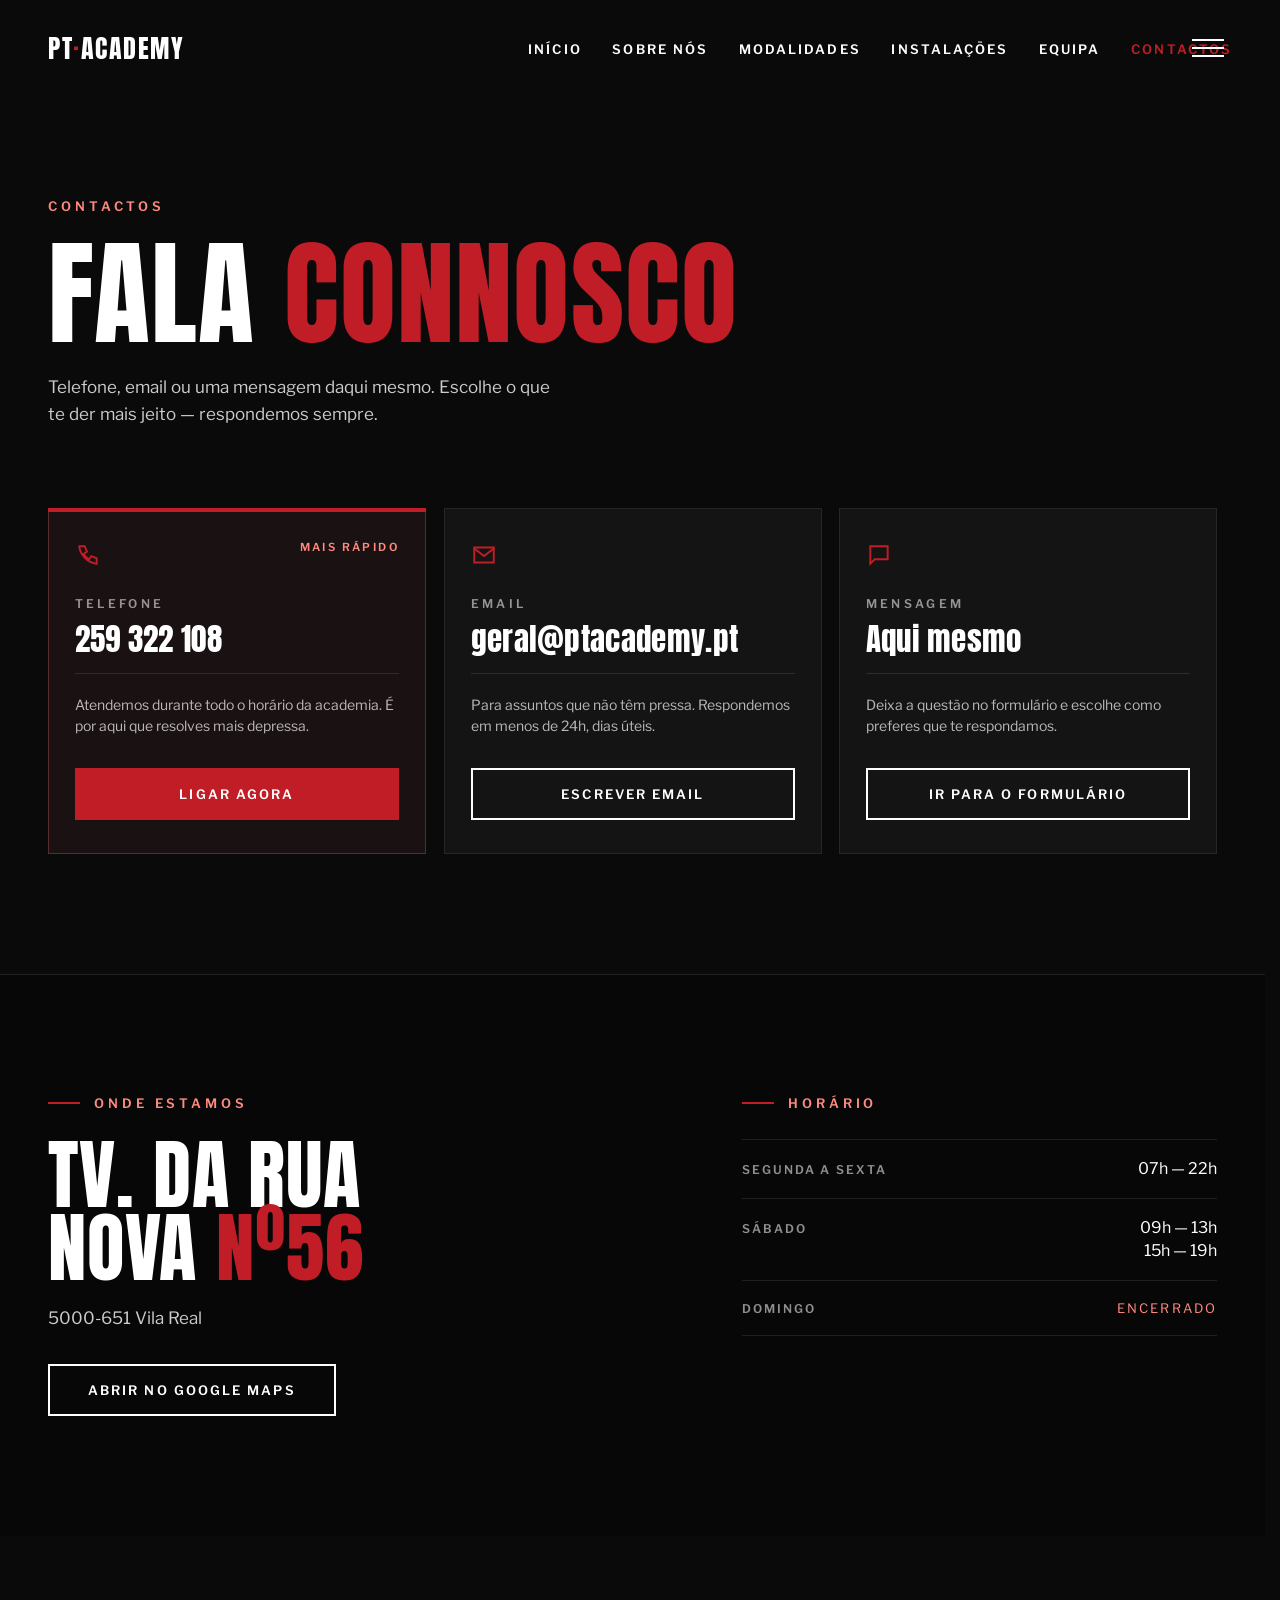
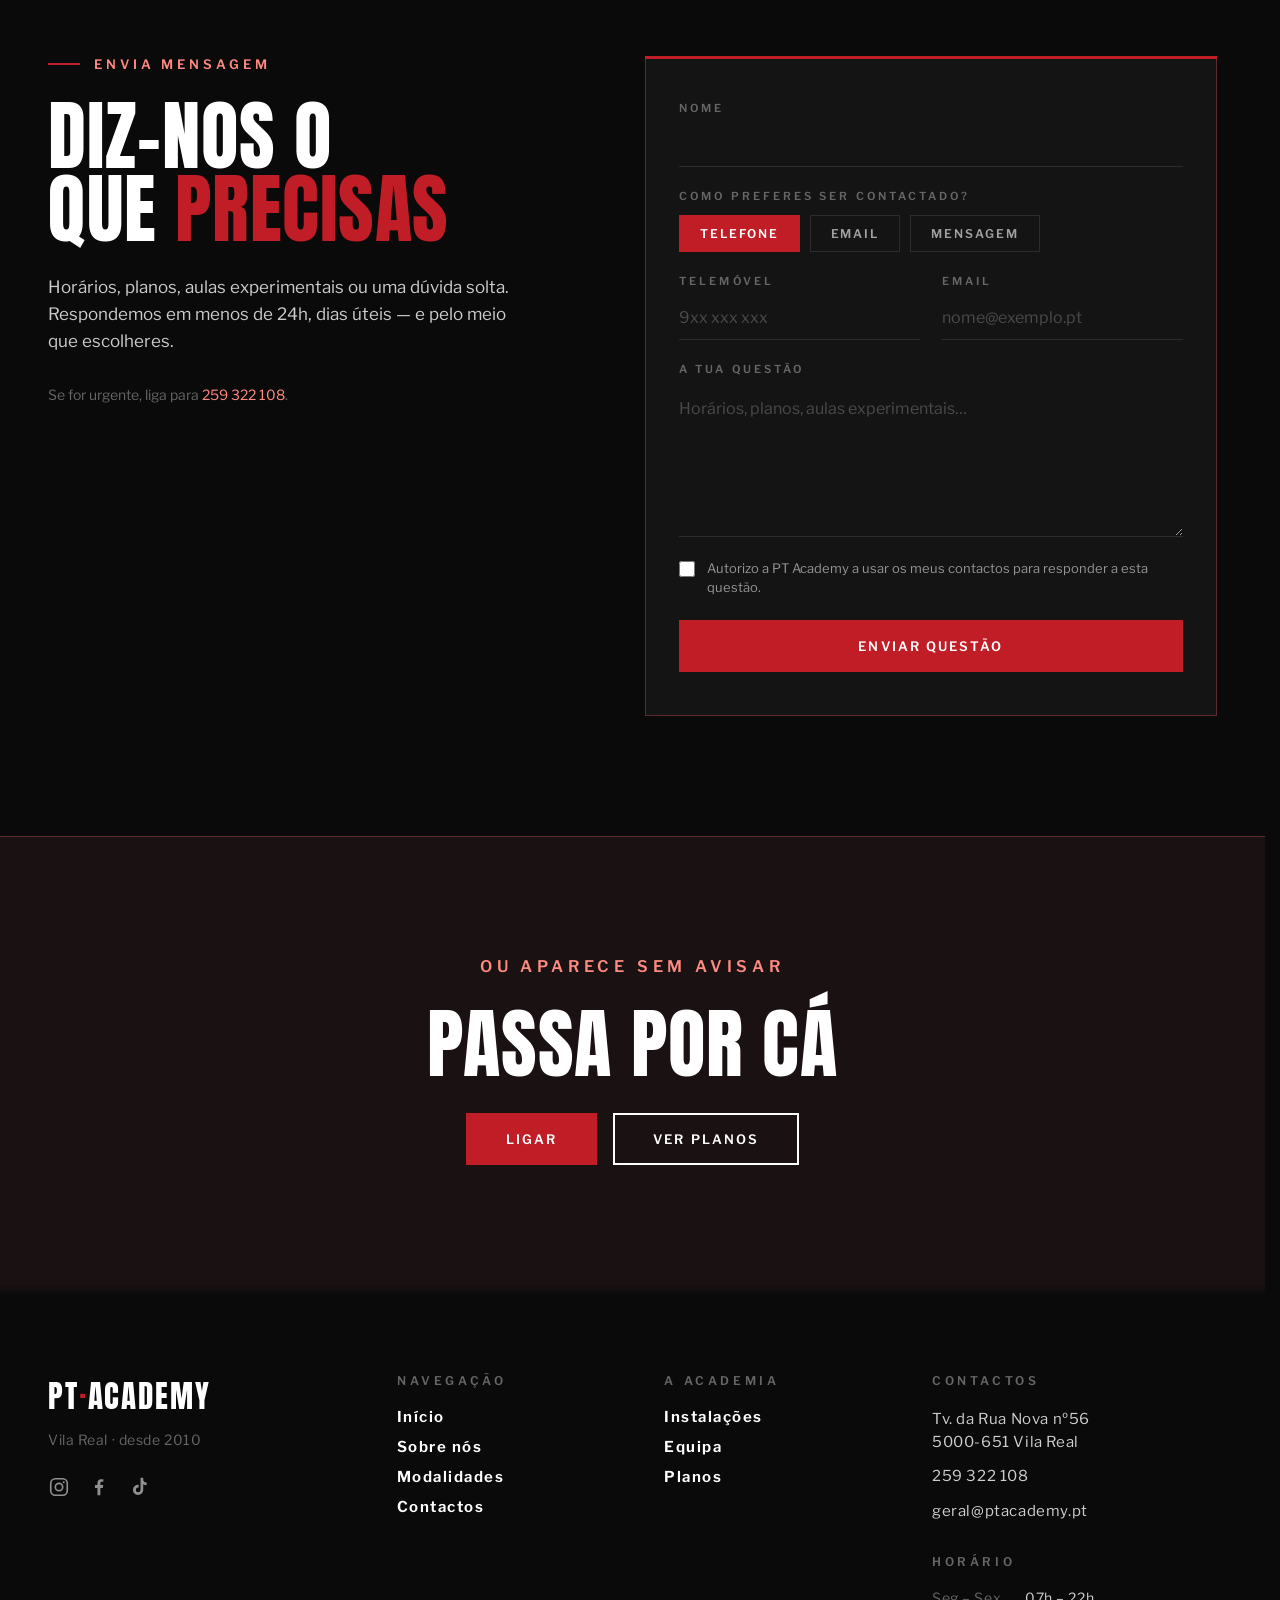
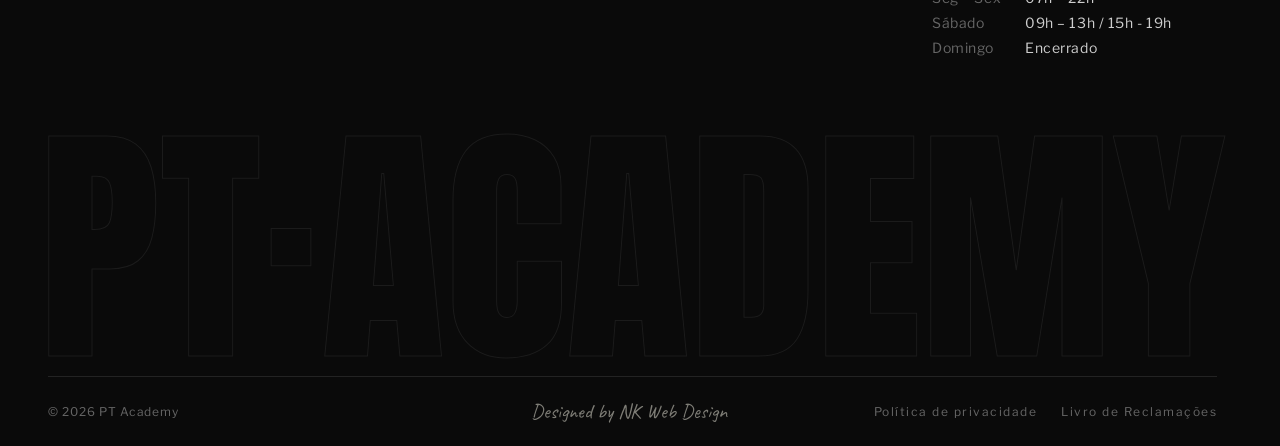
==== contactos.html @ a853df22 "Páginas Sobre e Contactos, nav partilhado e assets em WebP Três frentes que ficaram entrelaçadas no " ====
<!DOCTYPE html>
<html lang="pt">
<head>
<meta charset="utf-8">
<meta name="viewport" content="width=device-width, initial-scale=1">
<title>Contactos · PT Academy</title>
<meta name="description" content="Fala com a PT Academy em Vila Real: telefone, email, morada, horário e formulário de contacto.">
<link href="https://fonts.googleapis.com/css2?family=Anton&family=Libre+Franklin:wght@400;600&family=Caveat&display=swap" rel="stylesheet">
<link rel="stylesheet" href="styles.css">
<link rel="stylesheet" href="contactos.css">
<script>document.documentElement.classList.add('js');</script>
</head>
<body>

<!-- Nav e menu: injetados pelo nav.js -->
<div data-nav></div>
<script src="nav.js"></script>

<!-- Abertura: sem fotografia, para chegar depressa à informação -->
<header class="abertura">
  <p class="eyebrow">Contactos</p>
  <h1 class="abertura__titulo">Fala <em>connosco</em></h1>
  <p class="abertura__lead">Telefone, email ou uma mensagem daqui mesmo. Escolhe o que te der mais jeito — respondemos sempre.</p>
</header>

<!-- Os três canais. O telefone está em destaque por temperatura (bordô
     e risca vermelha), não por tamanho. -->
<section class="canais" aria-label="Formas de contacto">
  <div class="canais__grelha" data-reveal-group>

    <article class="canal canal--destaque reveal reveal--rise">
      <p class="canal__flag">Mais rápido</p>
      <span class="canal__icone" aria-hidden="true">
        <svg viewBox="0 0 24 24" width="26" height="26" fill="none" stroke="currentColor"
             stroke-width="1.8" stroke-linecap="square">
          <path d="M4 4h5l2 5-3 2a12 12 0 0 0 5 5l2-3 5 2v5h-1A19 19 0 0 1 4 5z"/>
        </svg>
      </span>
      <h2 class="canal__nome">Telefone</h2>
      <p class="canal__valor"><a href="tel:+351259322108">259 322 108</a></p>
      <p class="canal__nota">Atendemos durante todo o horário da academia. É por aqui que resolves mais depressa.</p>
      <a class="button button--red canal__cta" href="tel:+351259322108">Ligar agora</a>
    </article>

    <article class="canal reveal reveal--rise">
      <span class="canal__icone" aria-hidden="true">
        <svg viewBox="0 0 24 24" width="26" height="26" fill="none" stroke="currentColor"
             stroke-width="1.8" stroke-linecap="square">
          <path d="M3 5h18v14H3z"/>
          <path d="M3 6l9 7 9-7"/>
        </svg>
      </span>
      <h2 class="canal__nome">Email</h2>
      <!-- TODO (confirmar com a academia): geral@ptacademy.pt é o endereço
           que estamos a convencionar, ainda por confirmar. Aparece também
           no rodape.js e no servidor.js (EMAIL_DESTINO). -->
      <p class="canal__valor"><a href="mailto:geral@ptacademy.pt">geral@ptacademy.pt</a></p>
      <p class="canal__nota">Para assuntos que não têm pressa. Respondemos em menos de 24h, dias úteis.</p>
      <a class="button button--outline canal__cta" href="mailto:geral@ptacademy.pt">Escrever email</a>
    </article>

    <article class="canal reveal reveal--rise">
      <span class="canal__icone" aria-hidden="true">
        <svg viewBox="0 0 24 24" width="26" height="26" fill="none" stroke="currentColor"
             stroke-width="1.8" stroke-linecap="square">
          <path d="M4 4h16v12H8l-4 4z"/>
        </svg>
      </span>
      <h2 class="canal__nome">Mensagem</h2>
      <p class="canal__valor"><a href="#mensagem">Aqui mesmo</a></p>
      <p class="canal__nota">Deixa a questão no formulário e escolhe como preferes que te respondamos.</p>
      <a class="button button--outline canal__cta" href="#mensagem">Ir para o formulário</a>
    </article>

  </div>
</section>

<!-- Onde estamos: morada em Anton e horário ao lado. Sem mapa embebido —
     é um link para a app de mapas de quem visita, sem terceiros nem
     cookies na página. -->
<section class="local" aria-labelledby="local-titulo">
  <div class="local__texto" data-reveal-group>
    <p class="eyebrow eyebrow--traco reveal reveal--slide">Onde estamos</p>
    <h2 class="local__titulo reveal reveal--slide" id="local-titulo">Tv. da Rua Nova <em>nº56</em></h2>
    <p class="local__codigo reveal reveal--slide">5000-651 Vila Real</p>
    <a class="button button--outline local__cta reveal reveal--slide"
       href="https://maps.google.com/?q=Travessa+da+Rua+Nova+56,+5000-651+Vila+Real"
       target="_blank" rel="noopener">Abrir no Google Maps</a>
  </div>

  <div class="local__horario" data-reveal-group>
    <p class="eyebrow eyebrow--traco reveal reveal--slide">Horário</p>
    <dl class="horario reveal reveal--slide">
      <div class="horario__linha">
        <dt>Segunda a sexta</dt>
        <dd>07h — 22h</dd>
      </div>
      <div class="horario__linha">
        <dt>Sábado</dt>
        <dd>09h — 13h<br>15h — 19h</dd>
      </div>
      <div class="horario__linha horario__linha--fechado">
        <dt>Domingo</dt>
        <dd>Encerrado</dd>
      </div>
    </dl>
  </div>
</section>

<!-- Formulário: o mesmo do modal da homepage, aberto na página. A lógica
     vem toda do formulario.js. -->
<section class="mensagem" id="mensagem">
  <div class="mensagem__texto" data-reveal-group>
    <p class="eyebrow eyebrow--traco reveal reveal--slide">Envia mensagem</p>
    <h2 class="mensagem__titulo reveal reveal--slide">Diz-nos o que <em>precisas</em></h2>
    <p class="mensagem__lead reveal reveal--slide">Horários, planos, aulas experimentais ou uma dúvida solta. Respondemos em menos de 24h, dias úteis — e pelo meio que escolheres.</p>
    <p class="mensagem__nota reveal reveal--slide">Se for urgente, liga para <a href="tel:+351259322108">259 322 108</a>.</p>
  </div>

  <div class="mensagem__caixa">
    <form class="form" id="form-contacto" novalidate>

      <div class="form__linha">
        <div class="campo">
          <label class="campo__label" for="campo-nome">Nome</label>
          <input class="campo__input" id="campo-nome" name="nome" type="text"
                 autocomplete="name" required>
          <p class="campo__erro" data-erro="nome"></p>
        </div>
      </div>

      <fieldset class="form__grupo">
        <legend class="campo__label">Como preferes ser contactado?</legend>
        <div class="opcoes">
          <label class="opcao">
            <input type="radio" name="contacto" value="telefone" checked>
            <span>Telefone</span>
          </label>
          <label class="opcao">
            <input type="radio" name="contacto" value="email">
            <span>Email</span>
          </label>
          <label class="opcao">
            <input type="radio" name="contacto" value="mensagem">
            <span>Mensagem</span>
          </label>
        </div>
      </fieldset>

      <div class="form__linha">
        <div class="campo">
          <label class="campo__label" for="campo-telefone">Telemóvel</label>
          <input class="campo__input" id="campo-telefone" name="telefone" type="tel"
                 autocomplete="tel" inputmode="tel" placeholder="9xx xxx xxx">
          <p class="campo__erro" data-erro="telefone"></p>
        </div>
        <div class="campo">
          <label class="campo__label" for="campo-email">Email</label>
          <input class="campo__input" id="campo-email" name="email" type="email"
                 autocomplete="email" placeholder="nome@exemplo.pt">
          <p class="campo__erro" data-erro="email"></p>
        </div>
      </div>

      <div class="campo">
        <label class="campo__label" for="campo-questao">A tua questão</label>
        <textarea class="campo__input campo__input--area" id="campo-questao"
                  name="questao" rows="5" required
                  placeholder="Horários, planos, aulas experimentais…"></textarea>
        <p class="campo__erro" data-erro="questao"></p>
      </div>

      <label class="consentimento">
        <input type="checkbox" name="consentimento" required>
        <span>Autorizo a PT Academy a usar os meus contactos para responder a esta questão.</span>
      </label>
      <p class="campo__erro" data-erro="consentimento"></p>

      <!-- Armadilha para bots: invisível e fora da ordem de tabulação. -->
      <div class="pote-de-mel" aria-hidden="true">
        <label for="campo-empresa">Empresa</label>
        <input id="campo-empresa" name="empresa" type="text" tabindex="-1" autocomplete="off">
      </div>

      <button type="submit" class="button button--red form__enviar">
        <span class="form__enviar-texto">Enviar questão</span>
      </button>

      <p class="form__estado" data-estado role="status" aria-live="polite"></p>
    </form>

    <div class="sucesso" data-sucesso hidden>
      <div class="sucesso__visto" aria-hidden="true">
        <svg viewBox="0 0 24 24" width="34" height="34" fill="none" stroke="currentColor"
             stroke-width="2.2" stroke-linecap="square">
          <path d="M4 12.5l5.5 5.5L20 7"/>
        </svg>
      </div>
      <h3 class="sucesso__titulo">Recebemos</h3>
      <p class="sucesso__lead">Damos notícias em breve pelo meio que escolheste.</p>
      <a class="button button--outline" href="/">Voltar ao início</a>
    </div>
  </div>
</section>

<!-- Faixa de fecho -->
<section class="closer">
  <p class="closer__eyebrow">Ou aparece sem avisar</p>
  <h2 class="closer__title">Passa por cá</h2>
  <div class="closer__actions">
    <a class="button button--red" href="tel:+351259322108">Ligar</a>
    <a class="button button--outline" href="/#planos">Ver planos</a>
  </div>
</section>

<!-- Rodapé: injetado pelo rodape.js -->
<div data-rodape></div>

<script src="rodape.js"></script>
<script src="reveal.js"></script>
<script src="formulario.js"></script>
<script src="contactos.js"></script>

</body>
</html>
---- styles.css ----
/* PT Academy — hero page styles */

:root {
  --color-red: #C11D26;
  --color-red-light: #FF8A80;
  --color-black: #0A0A0A;
  --color-black-alt: #070707;
  --color-card: #141414;
  --color-maroon: #1A1112;
  --color-maroon-border: #5C2B2E;
  --color-line: rgba(255, 255, 255, .1);
  --font-display: 'Anton', sans-serif;
  --font-body: 'Libre Franklin', sans-serif;
  /* Só para a assinatura da NK no rodapé. */
  --color-assinatura: rgba(242, 239, 226, .5);
  --font-assinatura: 'Caveat', 'Segoe Script', 'Bradley Hand', cursive;
}

* { box-sizing: border-box; }

/* Um display: flex ou grid ganha ao display: none que o browser dá ao
   atributo [hidden] — sem isto o modal nunca chega a estar escondido e
   fica a tapar a página toda. */
[hidden] { display: none !important; }

html {
  scrollbar-gutter: stable;
  scroll-padding-top: 96px;
}

/* overflow-x: clip e não hidden — hidden transformaria o html num
   contentor de scroll e partia o position: sticky do palco da galeria. */
html, body {
  max-width: 100%;
  overflow-x: clip;
}

/* Menu ou modal abertos: travam o scroll da página por trás do overlay. */
html.is-menu-open,
html.is-menu-open body,
html.is-modal-open,
html.is-modal-open body {
  overflow: hidden;
}

body {
  margin: 0;
  background: var(--color-black);
  color: #fff;
  font-family: var(--font-body);
}

/* ---------- Scrollbar ---------- */

/* Firefox */
html {
  scrollbar-color: var(--color-red) var(--color-black);
}

/* WebKit / Chromium — sem cantos redondos, tudo a direito. */
::-webkit-scrollbar {
  width: 12px;
  height: 12px;
}
::-webkit-scrollbar-track {
  background: var(--color-black);
}
::-webkit-scrollbar-thumb {
  background: var(--color-red);
  border-radius: 0;
}
::-webkit-scrollbar-thumb:hover {
  background: var(--color-red-light);
}
::-webkit-scrollbar-corner {
  background: var(--color-black);
}

a {
  color: #fff;
  text-decoration: none;
}
a:hover {
  color: var(--color-red);
}

/* ---------- Tela de entrada ---------- */

/* Só existe com JS: sem ele o overlay nunca seria retirado e a página
   ficava preta. */
.intro {
  display: none;
}

.js .intro {
  position: fixed;
  inset: 0;
  z-index: 200;
  display: flex;
  align-items: center;
  justify-content: center;
  pointer-events: none;
  /* ease-in-out ligeiro: arranca e para com suavidade */
  transition: transform var(--intro-fundo, 450ms) cubic-bezier(.42, 0, .58, 1);
  will-change: transform;
}

/* Camada de fundo, dentro do próprio elemento que sai — assim o logo
   sobe junto com o preto em vez de desaparecer sozinho. */
.intro::before {
  content: '';
  position: absolute;
  inset: 0;
  background: var(--color-black);
  z-index: -1;
}

.js .intro.is-out {
  transform: translateY(-100%);
}

.intro__logo {
  position: relative;
  font: clamp(46px, 11vw, 132px) var(--font-display);
  letter-spacing: .06em;
  opacity: 0;
}
.intro__logo.is-visible {
  opacity: 1;
}

/* Enquanto a tela está de pé, o logo do nav fica reservado (ocupa o
   espaço, invisível) — é a posição de chegada. */
.is-intro .nav__logo {
  visibility: hidden;
}
.is-intro,
.is-intro body {
  overflow: hidden;
}

/* ---------- Hero ---------- */

.hero {
  position: relative;
  height: 100dvh;
  min-height: 640px;
  overflow: hidden;
  display: flex;
  flex-direction: column;
  justify-content: flex-end;
  background: var(--color-black);
}

.hero__photo {
  position: absolute;
  inset: 0;
  background-image: url('./assets/pt-academy-25.webp');
  background-size: cover;
  background-position: center;
}

.hero__scrim {
  position: absolute;
  inset: 0;
  background: linear-gradient(
    rgba(10, 10, 10, 0.65) 0%,
    rgba(10, 10, 10, 0.4) 45%,
    rgba(10, 10, 10, 0.95) 100%
  );
  pointer-events: none;
}

/* ---------- Nav ---------- */

/* --nav-progress vai de 0 (topo) a 1 (nav totalmente sólido) e é
   escrito pelo nav.js a cada frame de scroll. Tudo aqui em baixo é
   interpolado a partir dele — não há transição nenhuma a disparar. */
.nav {
  --nav-progress: 0;

  position: fixed;
  top: 0;
  left: 0;
  right: 0;
  z-index: 100;
  display: flex;
  justify-content: space-between;
  align-items: center;
  gap: 24px;
  padding: calc(28px - 10px * var(--nav-progress)) clamp(24px, 4vw, 48px);
  background: rgb(10 10 10 / var(--nav-progress));
}

.nav__logo {
  font: 26px var(--font-display);
  letter-spacing: .06em;
}
.nav__logo-dot {
  color: var(--color-red);
}

/* A lista e o hamburger ocupam o mesmo canto e cruzam-se em fade:
   a lista entra na segunda metade, o hamburger sai na primeira. */
.nav__links {
  display: flex;
  margin: 0;
  padding: 0;
  list-style: none;
  gap: clamp(18px, 2.4vw, 38px);
  opacity: clamp(0, (var(--nav-progress) - .5) * 2, 1);
  pointer-events: none;
}
.nav--links-on .nav__links {
  pointer-events: auto;
}

.nav__link {
  font: 600 13px var(--font-body);
  letter-spacing: .16em;
  text-transform: uppercase;
}

/* Página em que se está. */
.nav__link[aria-current="page"],
.menu__link[aria-current="page"] {
  color: var(--color-red);
}

.nav__toggle {
  position: absolute;
  top: 50%;
  right: clamp(24px, 4vw, 48px);
  transform: translateY(-50%);
  display: flex;
  flex-direction: column;
  gap: 6px;
  padding: 8px;
  background: none;
  border: 0;
  cursor: pointer;
  opacity: clamp(0, 1 - var(--nav-progress) * 2, 1);
}
.nav--links-on .nav__toggle {
  pointer-events: none;
}

.nav__toggle-bar {
  display: block;
  width: 32px;
  height: 2px;
  background: #fff;
  transition: transform .3s ease, opacity .2s ease;
}

/* ---------- Menu em ecrã inteiro ---------- */

.menu {
  position: fixed;
  inset: 0;
  z-index: 90;
  display: flex;
  align-items: center;
  justify-content: center;
  padding: 96px 24px;
  background: var(--color-black);
  opacity: 0;
  visibility: hidden;
  transition: opacity .35s ease, visibility .35s;
}

.menu__list {
  display: flex;
  flex-direction: column;
  align-items: center;
  gap: clamp(10px, 2.2vh, 24px);
  margin: 0;
  padding: 0;
  list-style: none;
  text-align: center;
}

.menu__link {
  display: inline-block;
  font: 400 clamp(32px, 6vw, 68px)/1.05 var(--font-display);
  letter-spacing: .02em;
  text-transform: uppercase;
  opacity: 0;
  transform: translateY(18px);
  transition: opacity .4s ease, transform .4s ease, color .2s ease;
}

/* Aberto: o nav fica por cima (o hamburger vira X e serve de fechar). */
.is-menu-open .menu {
  opacity: 1;
  visibility: visible;
}
.is-menu-open .menu__link {
  opacity: 1;
  transform: none;
}
.is-menu-open .nav {
  background: transparent;
}
.is-menu-open .nav__links {
  opacity: 0;
  pointer-events: none;
}
.is-menu-open .nav__toggle {
  opacity: 1;
  pointer-events: auto;
}
.is-menu-open .nav__toggle-bar:nth-child(1) {
  transform: translateY(8px) rotate(45deg);
}
.is-menu-open .nav__toggle-bar:nth-child(2) {
  opacity: 0;
}
.is-menu-open .nav__toggle-bar:nth-child(3) {
  transform: translateY(-8px) rotate(-45deg);
}

.is-menu-open .menu__item:nth-child(1) .menu__link { transition-delay: 60ms; }
.is-menu-open .menu__item:nth-child(2) .menu__link { transition-delay: 120ms; }
.is-menu-open .menu__item:nth-child(3) .menu__link { transition-delay: 180ms; }
.is-menu-open .menu__item:nth-child(4) .menu__link { transition-delay: 240ms; }
.is-menu-open .menu__item:nth-child(5) .menu__link { transition-delay: 300ms; }
.is-menu-open .menu__item:nth-child(6) .menu__link { transition-delay: 360ms; }
.is-menu-open .menu__item:nth-child(7) .menu__link { transition-delay: 420ms; }
.is-menu-open .menu__item:nth-child(8) .menu__link { transition-delay: 480ms; }

.hero__content {
  position: relative;
  z-index: 2;
  display: flex;
  flex-direction: column;
  align-items: center;
  gap: 28px;
  padding: 0 clamp(24px, 4vw, 48px) clamp(56px, 9vh, 110px);
  text-align: center;
}

.hero__eyebrow {
  margin: 0;
  pointer-events: none;
  color: var(--color-red-light);
  font: 600 13px var(--font-body);
  letter-spacing: .3em;
  text-transform: uppercase;
}

.hero__title {
  margin: 0 0 clamp(24px, 4vh, 64px);
  pointer-events: none;
  font: 400 clamp(56px, 10vw, 220px)/0.9 var(--font-display);
  letter-spacing: .01em;
  text-transform: uppercase;
  text-wrap: balance;
}
.hero__title em {
  color: var(--color-red);
  font-style: normal;
}

/* border: 0 e cursor para os <button> ficarem iguais aos <a>. */
.button {
  display: inline-block;
  padding: 18px 40px;
  border: 0;
  color: #fff;
  font: 600 13px var(--font-body);
  letter-spacing: .16em;
  text-transform: uppercase;
  cursor: pointer;
}
.button--red {
  background: var(--color-red);
  transition: color .2s ease;
}
/* Sem isto, o a:hover global punha o texto vermelho sobre fundo vermelho. */
.button--red:hover {
  color: var(--color-black);
}
.button--dark { background: var(--color-black); }

/* Contorno: 2px de borda com menos 2px de padding, para ficar
   exactamente com a mesma altura dos botões cheios. O fundo
   transparente é explícito porque os <button> trazem o cinzento do
   browser. */
.button--outline {
  padding: 16px 38px;
  border: 2px solid #fff;
  background: transparent;
  transition: background-color .25s ease, color .25s ease;
}
.button--outline:hover {
  background: #fff;
  color: var(--color-red);
}

/* ---------- Eyebrow ---------- */

/* Linha curta acima de um título. Nasceu no sobre.css e subiu para aqui
   quando a página de contactos passou a precisar dela — é do site, não
   de uma página. */
.eyebrow {
  margin: 0;
  color: var(--color-red-light);
  font: 600 13px var(--font-body);
  letter-spacing: .3em;
  text-transform: uppercase;
}

.eyebrow--traco {
  display: flex;
  align-items: center;
  gap: 14px;
}
.eyebrow--traco::before {
  content: '';
  width: 32px;
  height: 2px;
  background: var(--color-red);
}

/* ---------- Campaign ---------- */

.campaign {
  background: var(--color-red);
  padding: clamp(64px, 10vw, 120px) clamp(24px, 4vw, 48px);
  display: flex;
  flex-direction: column;
  align-items: center;
  gap: 32px;
  text-align: center;
}

.campaign__eyebrow {
  margin: 0;
  color: var(--color-black);
  font: 600 clamp(12px, 1.4vw, 16px) var(--font-body);
  letter-spacing: .3em;
  text-transform: uppercase;
}

.campaign__title {
  margin: 0;
  max-width: 830px;
  color: #fff;
  font: 400 clamp(38px, 7vw, 110px)/0.95 var(--font-display);
  letter-spacing: .01em;
  text-transform: uppercase;
  text-wrap: balance;
}

/* ---------- About ("Sobre nós") ---------- */

.about {
  min-height: 100dvh;
  display: grid;
  grid-template-columns: 0.6fr 1fr;
  background: var(--color-black);
  color: #fff;
}

.about__text {
  padding: clamp(64px, 8vw, 100px) clamp(24px, 5vw, 72px);
  display: flex;
  flex-direction: column;
  justify-content: center;
  gap: 28px;
}

.about__eyebrow {
  margin: 0;
  color: var(--color-red-light);
  font: 600 13px var(--font-body);
  letter-spacing: .3em;
  text-transform: uppercase;
}

.about__title {
  margin: 0;
  font: 400 clamp(38px, 6vw, 110px)/1.05 var(--font-display);
  text-transform: uppercase;
  letter-spacing: .01em;
}

.about__body {
  margin: 0;
  max-width: 480px;
  font: 400 17px/1.6 var(--font-body);
  color: #ccc;
}

.about__actions {
  display: flex;
  flex-wrap: wrap;
  gap: 16px;
  margin-top: 12px;
}

.about__gallery {
  min-height: 520px;
  display: grid;
  grid-template-columns: 1fr 1fr;
  grid-template-rows: 1fr 1fr;
  overflow: hidden;
}

/* Moldura fixa: transborda 1px para a vizinha, para não sobrar
   nenhuma costura de subpíxel entre as células do grid, e apara
   o zoom da imagem que tem lá dentro. */
.about__photo {
  margin: 0 -1px -1px 0;
  overflow: hidden;
}

/* A camada que realmente anima, dentro da moldura. */
.about__photo-img {
  width: 100%;
  height: 100%;
  background-size: cover;
  background-position: center;
}
.about__photo--tall {
  grid-row: 1 / 3;
}
.about__photo--rowing { background-image: url('./assets/HYROX.webp'); }
.about__photo--aulas  { background-image: url('./assets/pt-academy-aulas-pt-2.webp'); }
.about__photo--pilates { background-image: url('./assets/pilates-12.webp'); }

/* ---------- Modalities ---------- */

/* Cortina da galeria: esta secção é opaca e tapa a viewport inteira,
   por isso é ela que desliza por cima do palco pregado e o vai
   descobrindo. Precisa de z-index para ficar por cima. */
.modalities {
  position: relative;
  z-index: 1;
  height: 100dvh;
  min-height: 640px;
  display: grid;
  grid-template-columns: 1fr 1fr;
  grid-template-rows: 1fr 1fr;
}

.modality {
  position: relative;
  overflow: hidden;
}

.modality__photo {
  position: absolute;
  inset: 0;
  background-size: cover;
  background-position: center;
  transition: transform .5s ease;
}
.modality:hover .modality__photo {
  transform: scale(1.08);
}

.modality__scrim {
  position: absolute;
  inset: 0;
  background: rgba(0, 0, 0, .4);
}

.modality__title {
  position: absolute;
  inset: 0;
  margin: 0;
  display: flex;
  align-items: center;
  justify-content: center;
  color: #fff;
  font: 400 clamp(28px, 4.5vw, 72px) var(--font-display);
  letter-spacing: .03em;
  text-transform: uppercase;
}

.modality--musculacao .modality__photo { background-image: url('./assets/pt-academy-musculacao.webp'); }
.modality--crossfit .modality__photo   { background-image: url('./assets/pt-academy-crossfit.webp'); }
.modality--fitness .modality__photo    { background-image: url('./assets/pt-academy-fitness.webp'); }
.modality--danca .modality__photo      { background-image: url('./assets/pt-academy-danca.webp'); }

/* ---------- Galeria pregada ---------- */

/* O wrapper é alto e começa 100dvh acima de onde estaria: esse
   arranque fica escondido debaixo das modalidades. O palco cola-se ao
   topo enquanto ainda está tapado e, à medida que a cortina sobe, vai
   sendo descoberto sem se mexer. Passada essa primeira 100dvh começa o
   movimento interno do mosaico, que dura o resto do wrapper. */
.galeria {
  position: relative;
  z-index: 0;
  /* 100 de entrada + 200 de mosaico + 50 de folga + 100 de saída, mais a
     altura do próprio palco. A folga é o TOLERANCIA_FIM do galeria.js. */
  height: 550dvh;
  margin-top: -100dvh;
  background: var(--color-black);
}

.galeria__palco {
  position: sticky;
  top: 0;
  height: 100dvh;
  overflow: hidden;
}

/* A tela do mosaico é mais alta do que a viewport e desliza através
   dela (translate em Y) ao mesmo tempo que os cortes se mexem. Altura e
   deslocamento são escritos pelo galeria.js. */
.galeria__mosaico {
  position: absolute;
  left: 0;
  top: 0;
  width: 100%;
  will-change: transform;
}

/* As peças são posicionadas em pixels pelo galeria.js. As arestas são
   arredondadas uma só vez por corte, portanto peças vizinhas partilham
   exatamente o mesmo inteiro — sem frestas nem sobreposições. */
.galeria__peca {
  position: absolute;
  left: 0;
  top: 0;
  width: 0;
  height: 0;
  margin: 0;
  overflow: hidden;
  background: var(--color-black);
}

.galeria__peca img {
  position: absolute;
  left: 0;
  top: -9%;
  width: 100%;
  height: 118%;
  object-fit: cover;
  display: block;
  will-change: transform;
}

.galeria__peca--texto {
  display: flex;
  flex-direction: column;
  justify-content: flex-end;
  gap: 14px;
  padding: clamp(18px, 2.2vw, 38px);
}

.galeria__eyebrow {
  margin: 0;
  color: var(--color-red-light);
  font: 600 12px var(--font-body);
  letter-spacing: .3em;
  text-transform: uppercase;
}

.galeria__titulo {
  margin: 0;
  font: 400 clamp(28px, 3.4vw, 60px)/0.95 var(--font-display);
  letter-spacing: .01em;
  text-transform: uppercase;
  text-wrap: balance;
  width: clamp(430px, 80%, 800px)
}

.galeria__titulo em{
  color: var(--color-red);
}

.galeria__corpo {
  margin: 0;
  max-width: 40ch;
  color: rgba(255, 255, 255, .75);
  font: 400 clamp(13px, 1.1vw, 16px)/1.5 var(--font-body);
}

.galeria__peca--cta {
  align-items: flex-start;
}

.margin-bottom{
  margin-bottom: 30%;
}
/* ---------- Planos ---------- */

/* Saída da galeria, simétrica à entrada: os planos arrancam 100dvh mais
   cedo e sobem por cima do palco, que a essa altura já terminou o mosaico
   mas continua pregado. Precisam de z-index e de fundo opaco, tal como a
   cortina de entrada (.modalities). */
.plans {
  position: relative;
  z-index: 1;
  margin-top: -100dvh;
  padding: clamp(72px, 10vw, 130px) clamp(24px, 4vw, 48px);
  background: var(--color-black-alt);
}

.plans__head {
  max-width: 720px;
  margin: 0 0 clamp(40px, 5vw, 64px);
}

/* Sublinhado vermelho curto antes do eyebrow, como na homepage original. */
.plans__eyebrow {
  display: flex;
  align-items: center;
  gap: 14px;
  margin: 0 0 20px;
  color: var(--color-red-light);
  font: 600 13px var(--font-body);
  letter-spacing: .3em;
  text-transform: uppercase;
}
.plans__eyebrow::before {
  content: '';
  width: 32px;
  height: 2px;
  background: var(--color-red);
}

.plans__title {
  margin: 0 0 20px;
  font: 400 clamp(38px, 6vw, 96px)/1.02 var(--font-display);
  letter-spacing: .01em;
  text-transform: uppercase;
  text-wrap: balance;
}

.plans__lead {
  margin: 0;
  max-width: 560px;
  font: 400 17px/1.6 var(--font-body);
  color: #ccc;
}

.plans__grid {
  display: grid;
  grid-template-columns: repeat(4, 1fr);
  gap: clamp(12px, 1.4vw, 20px);
  align-items: stretch;
}

.plan {
  position: relative;
  display: flex;
  flex-direction: column;
  padding: clamp(28px, 2.6vw, 40px) clamp(22px, 2vw, 32px);
  background: var(--color-card);
  border: 1px solid rgba(255, 255, 255, .08);
  transition: border-color .25s ease, background-color .25s ease;
}
.plan:hover {
  border-color: rgba(193, 29, 38, .55);
}

/* O destaque não muda de tamanho — muda de temperatura. */
.plan--featured {
  background: var(--color-maroon);
  border-color: var(--color-maroon-border);
}
.plan--featured::before {
  content: '';
  position: absolute;
  top: -1px;
  left: -1px;
  right: -1px;
  height: 4px;
  background: var(--color-red);
}

.plan__flag {
  position: absolute;
  top: clamp(26px, 2.4vw, 36px);
  right: clamp(22px, 2vw, 32px);
  margin: 0;
  color: var(--color-red-light);
  font: 600 11px var(--font-body);
  letter-spacing: .22em;
  text-transform: uppercase;
}

.plan__name {
  margin: 0 0 18px;
  font: 600 13px var(--font-body);
  letter-spacing: .3em;
  text-transform: uppercase;
  color: rgba(255, 255, 255, .8);
}

.plan__price {
  display: flex;
  align-items: baseline;
  gap: 4px;
  margin: 0 0 16px;
  font: 400 clamp(44px, 4vw, 62px)/1 var(--font-display);
  letter-spacing: .01em;
}
.plan__currency {
  font-size: .48em;
}
.plan__period {
  font: 600 12px var(--font-body);
  letter-spacing: .16em;
  text-transform: uppercase;
  color: rgba(255, 255, 255, .5);
}

.plan__pitch {
  margin: 0 0 24px;
  font: 400 15px/1.5 var(--font-body);
  color: rgba(255, 255, 255, .7);
}

.plan__features {
  margin: 0 0 32px;
  padding: 24px 0 0;
  list-style: none;
  display: grid;
  gap: 11px;
  border-top: 1px solid var(--color-line);
}
.plan__features li {
  position: relative;
  padding-left: 20px;
  font: 400 14px/1.5 var(--font-body);
  color: rgba(255, 255, 255, .7);
}
/* Traço vermelho em vez de bola — nada nesta página é redondo. */
.plan__features li::before {
  content: '';
  position: absolute;
  top: .65em;
  left: 0;
  width: 9px;
  height: 1px;
  background: var(--color-red);
}

/* margin-top: auto alinha os botões todos em baixo, mesmo com
   listas de tamanhos diferentes. */
.plan__cta {
  display: block;
  margin-top: auto;
  text-align: center;
}

.plans__note {
  margin: clamp(32px, 4vw, 48px) 0 0;
  max-width: 640px;
  font: 400 14px/1.6 var(--font-body);
  color: #666;
}

/* ---------- Closer (faixa de fecho, antes do rodapé) ---------- */

/* Bordô e não vermelho: a faixa vermelha é a .campaign, a meio da página. */
.closer {
  background: var(--color-maroon);
  border-top: 1px solid var(--color-maroon-border);
  padding: clamp(64px, 10vw, 120px) clamp(24px, 4vw, 48px);
  display: flex;
  flex-direction: column;
  align-items: center;
  gap: 32px;
  text-align: center;
}

.closer__eyebrow {
  margin: 0;
  color: var(--color-red-light);
  font: 600 clamp(12px, 1.4vw, 16px) var(--font-body);
  letter-spacing: .3em;
  text-transform: uppercase;
}

.closer__title {
  margin: 0;
  max-width: 830px;
  font: 400 clamp(34px, 6vw, 88px)/0.95 var(--font-display);
  letter-spacing: .01em;
  text-transform: uppercase;
  text-wrap: balance;
}

.closer__actions {
  display: flex;
  flex-wrap: wrap;
  justify-content: center;
  gap: 16px;
}

/* Footer */

/* 100% e não 100dvw: com scrollbar, 100dvw é mais largo do que o body. */
.footer{
  width: 100%;
  padding: clamp(56px, 7vw, 88px) clamp(24px, 4vw, 48px) 0;
  background-color: var(--color-black);
  position: relative;
  overflow: hidden;
}

.footer::after{
  content:"";
  height:10px;
  background: linear-gradient(to bottom, var(--color-maroon), rgba(0, 0, 0, 0));
  position: absolute;
  top: 0;
  left: 0;
  right: 0;
  z-index: 1;
}

.footer__grid{
  display: grid;
  grid-template-columns: 1.4fr 1fr 1fr 1.4fr;
  gap: clamp(32px, 5vw, 64px);
  align-items: start;
}

.footer ul{
  list-style: none;
  margin: 0;
  padding: 0;
  display: flex;
  flex-direction: column;
  gap: 12px;
  align-items: flex-start;
  letter-spacing: 1.5px;
  font-weight: 650;
  font-size: 15px;
}

/* Títulos de coluna: o mesmo tratamento dos eyebrows do resto do site. */
.footer__title{
  margin: 0 0 20px;
  color: #666;
  font: 600 12px var(--font-body);
  letter-spacing: .3em;
  text-transform: uppercase;
}
.footer__title--horario{
  margin-top: 32px;
}

.footer__logo{
  margin: 0;
  font: clamp(24px, 2.4vw, 32px) var(--font-display);
  letter-spacing: .06em;
}

.footer__tagline{
  margin: 12px 0 28px;
  color: #666;
  font-size: 14px;
  letter-spacing: .04em;
}

.footer__social{
  flex-direction: row !important;
  gap: 18px !important;
}
.footer__social a{
  display: flex;
  color: rgba(255, 255, 255, .55);
  transition: color .25s ease;
}
.footer__social a:hover{
  color: var(--color-red);
}

.footer__contact a{
  color: rgba(255, 255, 255, .8);
  font-weight: 400;
  letter-spacing: .04em;
  line-height: 1.5;
}
.footer__contact a:hover{
  color: var(--color-red);
}

.footer__horario{
  margin: 0;
  display: grid;
  grid-template-columns: auto 1fr;
  gap: 8px 24px;
  font-size: 14px;
  letter-spacing: .04em;
}
.footer__horario dt{
  color: #666;
}
.footer__horario dd{
  margin: 0;
  color: rgba(255, 255, 255, .8);
  font-family: var(--font-body);
  font-variant-numeric: tabular-nums;
}

/* Contorno em vez de preenchimento: presente sem competir com o conteúdo. */
.footer__watermark{
  margin-top: clamp(32px, 5vw, 64px);
  color: transparent;
  -webkit-text-stroke: 1px rgba(255, 255, 255, .07);
  font-family: var(--font-display);
  font-size: clamp(64px, 20vw, 320px);
  line-height: 1;
  display: flex;
  justify-content: center;
  user-select: none;
  pointer-events: none;
}

/* Grelha 1fr auto 1fr e não space-between: assim a assinatura fica
   no centro exato, seja qual for a largura do © e dos links. */
.footer__legal{
  border-top: 1px solid var(--color-line);
  padding: 24px 0;
  display: grid;
  grid-template-columns: 1fr auto 1fr;
  align-items: center;
  gap: 12px 32px;
  color: #666;
  font-size: 12px;
  letter-spacing: .06em;
}
.footer__legal p{
  margin: 0;
}
.footer__legal ul{
  justify-self: end;
  flex-direction: row !important;
  gap: 24px !important;
  font-weight: 400 !important;
  font-size: 12px !important;
}
.footer__legal a{
  color: #666;
}
.footer__legal a:hover{
  color: var(--color-red);
}

/* Assinatura da NK Web Design. Única exceção à tipografia do site:
   manuscrita e em creme, para se ler como assinatura e não como link
   do rodapé. */
.assinatura {
  display: flex;
  align-items: baseline;
  gap: 9px;
  margin: 0;
}

.assinatura__mao {
  padding-right: 8px;
  color: var(--color-assinatura);
  font-family: var(--font-assinatura);
  font-weight: 400;
  /* A Caveat é bem mais "cheia" do que a Mrs Saint Delafield: 1.85rem
     ficava a gritar ao lado do texto de 12px da barra legal. */
  font-size: clamp(1.15rem, 1.6vw, 1.35rem);
  line-height: 1;
  letter-spacing: 0;
}

/* .assinatura à frente para ganhar ao .footer__legal a (cinzento, com
   hover vermelho). */
.assinatura .assinatura__mao-a{
  display: inline-block;
  color: inherit;
  transition: color .4s ease, transform .4s ease;
}
.assinatura .assinatura__mao-a:hover{
  color: #fff;
  transform: scale(1.05);
}

/* Só para leitores de ecrã: dá nome à landmark do rodapé. */
.visually-hidden{
  position: absolute;
  width: 1px;
  height: 1px;
  margin: -1px;
  padding: 0;
  overflow: hidden;
  clip-path: inset(50%);
  white-space: nowrap;
}

/* ---------- Modal de contacto ---------- */

/* z-index 150: por cima do nav (100) e do menu (90), por baixo da tela
   de entrada (200). */
.modal {
  position: fixed;
  inset: 0;
  z-index: 150;
  display: flex;
  align-items: center;
  justify-content: center;
  padding: clamp(16px, 4vh, 48px) clamp(16px, 4vw, 32px);
  overflow-y: auto;
}

.modal__fundo {
  position: fixed;
  inset: 0;
  background: rgba(5, 5, 5, .82);
  opacity: 0;
  transition: opacity .3s ease;
}

.modal__caixa {
  position: relative;
  width: 100%;
  max-width: 620px;
  margin: auto;
  padding: clamp(32px, 5vw, 56px);
  background: var(--color-card);
  border: 1px solid var(--color-maroon-border);
  opacity: 0;
  transform: translateY(24px);
  transition: opacity .35s ease, transform .35s cubic-bezier(.22, .61, .36, 1);
}

/* A risca de marca no topo da caixa, como a do rodapé. */
.modal__caixa::before {
  content: "";
  position: absolute;
  top: 0;
  left: 0;
  right: 0;
  height: 3px;
  background: var(--color-red);
}

.is-modal-open .modal__fundo {
  opacity: 1;
}
.is-modal-open .modal__caixa {
  opacity: 1;
  transform: none;
}

.modal__fechar {
  position: absolute;
  top: 16px;
  right: 16px;
  display: flex;
  padding: 8px;
  background: none;
  border: 0;
  color: rgba(255, 255, 255, .5);
  cursor: pointer;
  transition: color .2s ease;
}
.modal__fechar:hover {
  color: var(--color-red);
}

.modal__eyebrow {
  margin: 0;
  color: var(--color-red);
  font: 600 12px var(--font-body);
  letter-spacing: .3em;
  text-transform: uppercase;
}

/* Agrupados com os do bloco de sucesso: o mesmo título e o mesmo texto
   de apoio, dentro ou fora do modal. */
.modal__titulo,
.sucesso__titulo {
  margin: 16px 0 0;
  font: 400 clamp(28px, 4vw, 44px)/1 var(--font-display);
  letter-spacing: .01em;
  text-transform: uppercase;
}

.modal__lead,
.sucesso__lead {
  margin: 12px 0 0;
  color: rgba(255, 255, 255, .55);
  font-size: 14px;
  line-height: 1.6;
}

/* ---------- Formulário ---------- */

.form {
  margin-top: 32px;
  display: flex;
  flex-direction: column;
  gap: 22px;
}

.form__linha {
  display: grid;
  grid-template-columns: 1fr 1fr;
  gap: 22px;
}
.form__linha:has(.campo:only-child) {
  grid-template-columns: 1fr;
}

.form__grupo {
  margin: 0;
  padding: 0;
  border: 0;
}

.campo {
  display: flex;
  flex-direction: column;
  gap: 8px;
  min-width: 0;
}

.campo__label {
  padding: 0;
  color: #666;
  font: 600 11px var(--font-body);
  letter-spacing: .28em;
  text-transform: uppercase;
}

/* Só borda em baixo: a mesma sobriedade dos cartões de plano. */
.campo__input {
  padding: 12px 0;
  background: none;
  border: 0;
  border-bottom: 1px solid var(--color-line);
  color: #fff;
  font: 400 16px var(--font-body);
  transition: border-color .25s ease;
}
.campo__input::placeholder {
  color: #4a4a4a;
}
.campo__input:focus {
  outline: none;
  border-bottom-color: var(--color-red);
}
.campo__input--area {
  resize: vertical;
  min-height: 96px;
  line-height: 1.6;
}

.campo--invalido .campo__input {
  border-bottom-color: var(--color-red);
}

.campo__erro {
  margin: 0;
  color: var(--color-red-light);
  font-size: 12px;
  letter-spacing: .04em;
}
.campo__erro:empty {
  display: none;
}

/* Preferência de contacto: pastilhas, não radios do sistema. */
.opcoes {
  margin-top: 12px;
  display: flex;
  flex-wrap: wrap;
  gap: 10px;
}

.opcao input {
  position: absolute;
  opacity: 0;
  pointer-events: none;
}

.opcao span {
  display: block;
  padding: 10px 20px;
  border: 1px solid var(--color-line);
  color: rgba(255, 255, 255, .6);
  font: 600 12px var(--font-body);
  letter-spacing: .16em;
  text-transform: uppercase;
  cursor: pointer;
  transition: border-color .2s ease, color .2s ease, background-color .2s ease;
}
.opcao span:hover {
  color: #fff;
  border-color: rgba(255, 255, 255, .35);
}
.opcao input:checked + span {
  background: var(--color-red);
  border-color: var(--color-red);
  color: #fff;
}
.opcao input:focus-visible + span {
  outline: 2px solid #fff;
  outline-offset: 2px;
}

.consentimento {
  display: flex;
  align-items: flex-start;
  gap: 12px;
  color: rgba(255, 255, 255, .55);
  font-size: 13px;
  line-height: 1.5;
  cursor: pointer;
}
.consentimento input {
  margin: 2px 0 0;
  width: 16px;
  height: 16px;
  accent-color: var(--color-red);
  flex-shrink: 0;
}

/* Armadilha para bots: fora do ecrã, nunca vista nem tabulada. */
.pote-de-mel {
  position: absolute;
  left: -9999px;
  width: 1px;
  height: 1px;
  overflow: hidden;
}

.form__enviar[disabled] {
  opacity: .55;
  cursor: progress;
}

.form__estado {
  margin: 0;
  color: var(--color-red-light);
  font-size: 13px;
  line-height: 1.5;
}
.form__estado:empty {
  display: none;
}

.sucesso {
  display: flex;
  flex-direction: column;
  align-items: flex-start;
  gap: 16px;
  margin-top: 32px;
}

.sucesso__visto {
  display: flex;
  align-items: center;
  justify-content: center;
  width: 64px;
  height: 64px;
  border: 2px solid var(--color-red);
  color: var(--color-red);
}

.sucesso .button {
  margin-top: 8px;
}

/* ---------- Responsive ---------- */

@media (max-width: 1150px) {
  .plans__grid {
    grid-template-columns: repeat(2, 1fr);
  }
}

@media (max-width: 620px) {
  .plans__grid {
    grid-template-columns: 1fr;
  }
}

@media (max-width: 900px) {
  /* A lista completa não cabe: fica sempre o hamburger. */
  .nav__links {
    display: none;
  }
  .nav__toggle {
    opacity: 1;
    pointer-events: auto;
  }
  .about {
    grid-template-columns: 1fr;
  }
  .about__gallery {
    min-height: 380px;
  }
  .modalities {
    grid-template-columns: 1fr;
    grid-template-rows: repeat(4, 1fr);
    height: auto;
    min-height: 0;
  }
  .modality {
    min-height: 240px;
  }
}

@media (max-width: 900px) {
  .footer__grid {
    grid-template-columns: 1fr 1fr;
  }
  .footer__brand {
    grid-column: 1 / -1;
  }
  /* Abaixo disto as três peças não cabem lado a lado: empilham à
     esquerda, com a assinatura a fechar. */
  .footer__legal {
    grid-template-columns: 1fr;
    justify-items: start;
  }
  .footer__legal ul {
    justify-self: start;
  }
  .assinatura {
    order: 1;
  }
}

@media (max-width: 620px) {
  .form__linha {
    grid-template-columns: 1fr;
  }
  .modal__caixa {
    padding: 40px 24px;
  }
  .footer__grid {
    grid-template-columns: 1fr;
  }
  .footer__legal ul {
    gap: 16px !important;
  }
}

/* ---------- Reveal (animação de entrada das imagens) ---------- */

@keyframes reveal-in {
  from {
    opacity: 0;
    transform: scale(1.12);
  }
  to {
    opacity: 1;
    transform: scale(1);
  }
}

.js .reveal {
  opacity: 0;
}

.js .reveal.is-revealed {
  opacity: 1;
  animation: reveal-in 1.1s cubic-bezier(.22, .61, .36, 1) both;
  animation-delay: var(--reveal-delay, 0ms);
  will-change: opacity, transform;
}

/* Variante: entrada da coluna de texto, a deslizar da esquerda. */
@keyframes reveal-slide-in {
  from {
    opacity: 0;
    transform: translateX(-32px);
  }
  to {
    opacity: 1;
    transform: none;
  }
}

.js .reveal.reveal--slide.is-revealed {
  animation: reveal-slide-in .8s cubic-bezier(.22, .61, .36, 1) both;
  animation-delay: var(--reveal-delay, 0ms);
}

/* Variante: entrada dos cartões, de baixo para cima. */
@keyframes reveal-rise-in {
  from {
    opacity: 0;
    transform: translateY(28px);
  }
  to {
    opacity: 1;
    transform: none;
  }
}

.js .reveal.reveal--rise.is-revealed {
  animation: reveal-rise-in .8s cubic-bezier(.22, .61, .36, 1) both;
  animation-delay: var(--reveal-delay, 0ms);
}

@media (prefers-reduced-motion: reduce) {
  .js .reveal,
  .js .reveal.is-revealed {
    opacity: 1;
    animation: none;
  }
  .menu,
  .menu__link,
  .nav,
  .nav__toggle-bar {
    transition: none;
  }
  .menu__link {
    transform: none;
  }
}
---- contactos.css ----
/* PT Academy — página "Contactos". Carrega depois do styles.css.

   Página sem hero fotográfico de propósito: quem vem aqui quer o número
   de telefone, não uma fotografia. Abre num bloco preto com o título
   grande e a informação começa logo a seguir.

   Ritmo das superfícies: preto (abertura) → preto (canais) → preto-alt
   (onde estamos) → preto (formulário) → bordô (fecho) → rodapé. Sem
   faixa vermelha — o vermelho fica nos CTAs, nos ícones e nas riscas.

   As peças genéricas (.eyebrow, .form, .campo, .button, .closer) vêm
   todas do styles.css; aqui só está o que é desta página. */

/* ---------- Abertura ---------- */

/* O nav é fixo e no topo da página está transparente: o padding de cima
   é generoso para o título nunca lhe passar por baixo. */
.abertura {
  display: flex;
  flex-direction: column;
  align-items: flex-start;
  gap: 28px;
  padding: clamp(150px, 22vh, 240px) clamp(24px, 4vw, 48px) clamp(48px, 7vw, 80px);
  background: var(--color-black);
}

.abertura__titulo {
  margin: 0;
  max-width: 14ch;
  font: 400 clamp(48px, 9vw, 150px)/0.9 var(--font-display);
  letter-spacing: .01em;
  text-transform: uppercase;
  text-wrap: balance;
}
.abertura__titulo em {
  color: var(--color-red);
  font-style: normal;
}

.abertura__lead {
  margin: 0;
  max-width: 520px;
  font: 400 17px/1.6 var(--font-body);
  color: #ccc;
}

/* ---------- Canais ---------- */

.canais {
  padding: 0 clamp(24px, 4vw, 48px) clamp(64px, 10vw, 120px);
  background: var(--color-black);
}

.canais__grelha {
  display: grid;
  grid-template-columns: repeat(3, 1fr);
  gap: clamp(12px, 1.4vw, 20px);
  align-items: stretch;
}

/* O mesmo cartão dos planos, com o mesmo hover a acender a borda. */
.canal {
  position: relative;
  display: flex;
  flex-direction: column;
  padding: clamp(28px, 2.6vw, 40px) clamp(22px, 2vw, 32px);
  background: var(--color-card);
  border: 1px solid rgba(255, 255, 255, .08);
  transition: border-color .25s ease, background-color .25s ease;
}
.canal:hover {
  border-color: rgba(193, 29, 38, .55);
}

/* Destaque por temperatura: bordô e risca vermelha, o mesmo tamanho. */
.canal--destaque {
  background: var(--color-maroon);
  border-color: var(--color-maroon-border);
}
.canal--destaque::before {
  content: '';
  position: absolute;
  top: -1px;
  left: -1px;
  right: -1px;
  height: 4px;
  background: var(--color-red);
}

.canal__flag {
  position: absolute;
  top: clamp(26px, 2.4vw, 36px);
  right: clamp(22px, 2vw, 32px);
  margin: 0;
  color: var(--color-red-light);
  font: 600 11px var(--font-body);
  letter-spacing: .22em;
  text-transform: uppercase;
}

.canal__icone {
  display: block;
  margin-bottom: 24px;
  color: var(--color-red);
}

/* O nome do canal é uma etiqueta, não um título: quem manda no cartão é
   o valor (o número, o endereço). */
.canal__nome {
  margin: 0 0 12px;
  font: 600 12px var(--font-body);
  letter-spacing: .28em;
  text-transform: uppercase;
  color: rgba(255, 255, 255, .55);
}

/* anywhere: o endereço de email é mais largo do que a coluna em ecrãs
   estreitos e sem isto empurrava o cartão. */
.canal__valor {
  margin: 0 0 16px;
  font: 400 clamp(24px, 2.4vw, 34px)/1.1 var(--font-display);
  letter-spacing: .01em;
  overflow-wrap: anywhere;
}

.canal__nota {
  margin: 0 0 32px;
  padding-top: 20px;
  border-top: 1px solid var(--color-line);
  font: 400 14px/1.5 var(--font-body);
  color: rgba(255, 255, 255, .7);
}

/* margin-top: auto alinha os botões todos em baixo, como nos planos. */
.canal__cta {
  display: block;
  margin-top: auto;
  text-align: center;
}

/* ---------- Onde estamos ---------- */

.local {
  display: grid;
  grid-template-columns: 1.3fr 1fr;
  gap: clamp(40px, 6vw, 96px);
  padding: clamp(64px, 10vw, 120px) clamp(24px, 4vw, 48px);
  background: var(--color-black-alt);
  border-top: 1px solid var(--color-line);
}

.local__texto {
  display: flex;
  flex-direction: column;
  align-items: flex-start;
  gap: 28px;
}

.local__titulo {
  margin: 0;
  max-width: 12ch;
  font: 400 clamp(38px, 6vw, 96px)/0.95 var(--font-display);
  letter-spacing: .01em;
  text-transform: uppercase;
  text-wrap: balance;
}
.local__titulo em {
  color: var(--color-red);
  font-style: normal;
}

.local__codigo {
  margin: -8px 0 0;
  font: 400 17px/1.6 var(--font-body);
  color: #ccc;
}

.local__cta {
  margin-top: 4px;
}

.local__horario {
  display: flex;
  flex-direction: column;
  gap: 28px;
}

/* ---------- Horário ---------- */

.horario {
  margin: 0;
  display: grid;
  gap: 0;
}

.horario__linha {
  display: flex;
  justify-content: space-between;
  align-items: baseline;
  gap: 24px;
  padding: 18px 0;
  border-bottom: 1px solid var(--color-line);
}
.horario__linha:first-child {
  border-top: 1px solid var(--color-line);
}

.horario dt {
  font: 600 12px var(--font-body);
  letter-spacing: .16em;
  text-transform: uppercase;
  color: rgba(255, 255, 255, .55);
}

/* tabular-nums: as horas alinham-se coluna a coluna. */
.horario dd {
  margin: 0;
  font: 400 16px/1.4 var(--font-body);
  font-variant-numeric: tabular-nums;
  text-align: right;
  white-space: nowrap;
}

.horario__linha--fechado dd {
  color: var(--color-red-light);
  font-size: 13px;
  letter-spacing: .16em;
  text-transform: uppercase;
}

/* ---------- Mensagem (formulário) ---------- */

.mensagem {
  display: grid;
  grid-template-columns: 1fr 1.1fr;
  gap: clamp(40px, 6vw, 96px);
  padding: clamp(64px, 10vw, 120px) clamp(24px, 4vw, 48px);
  background: var(--color-black);
}

.mensagem__texto {
  display: flex;
  flex-direction: column;
  align-items: flex-start;
  gap: 28px;
}

.mensagem__titulo {
  margin: 0;
  max-width: 11ch;
  font: 400 clamp(38px, 6vw, 96px)/0.95 var(--font-display);
  letter-spacing: .01em;
  text-transform: uppercase;
  text-wrap: balance;
}
.mensagem__titulo em {
  color: var(--color-red);
  font-style: normal;
}

.mensagem__lead {
  margin: 0;
  max-width: 480px;
  font: 400 17px/1.6 var(--font-body);
  color: #ccc;
}

.mensagem__nota {
  margin: 0;
  font: 400 14px/1.6 var(--font-body);
  color: #666;
}
.mensagem__nota a {
  color: var(--color-red-light);
}

/* A mesma caixa do modal: cartão com risca vermelha no topo. */
.mensagem__caixa {
  position: relative;
  align-self: start;
  padding: clamp(32px, 3.4vw, 52px) clamp(24px, 2.6vw, 44px);
  background: var(--color-card);
  border: 1px solid var(--color-maroon-border);
}
.mensagem__caixa::before {
  content: '';
  position: absolute;
  top: -1px;
  left: -1px;
  right: -1px;
  height: 3px;
  background: var(--color-red);
}

/* O .form já traz margin-top para se descolar do título do modal; aqui
   é a primeira coisa dentro da caixa e não precisa dela. */
.mensagem__caixa .form {
  margin-top: 0;
}

/* ---------- Responsive ---------- */

@media (max-width: 1150px) {
  .canais__grelha {
    grid-template-columns: repeat(2, 1fr);
  }
  /* Com duas colunas o destaque fica sozinho na linha de baixo se for o
     terceiro; é o primeiro, portanto abre a grelha. */
  .local,
  .mensagem {
    gap: clamp(32px, 4vw, 56px);
  }
}

@media (max-width: 900px) {
  .local,
  .mensagem {
    grid-template-columns: 1fr;
  }
  .mensagem__caixa {
    align-self: stretch;
  }
}

@media (max-width: 620px) {
  .canais__grelha {
    grid-template-columns: 1fr;
  }
  /* A flag sairia por cima do ícone num cartão estreito. */
  .canal__flag {
    position: static;
    margin-bottom: 20px;
  }
  .canal--destaque .canal__icone {
    margin-top: 0;
  }
  .horario__linha {
    flex-direction: column;
    align-items: flex-start;
    gap: 6px;
  }
  .horario dd {
    text-align: left;
  }
}
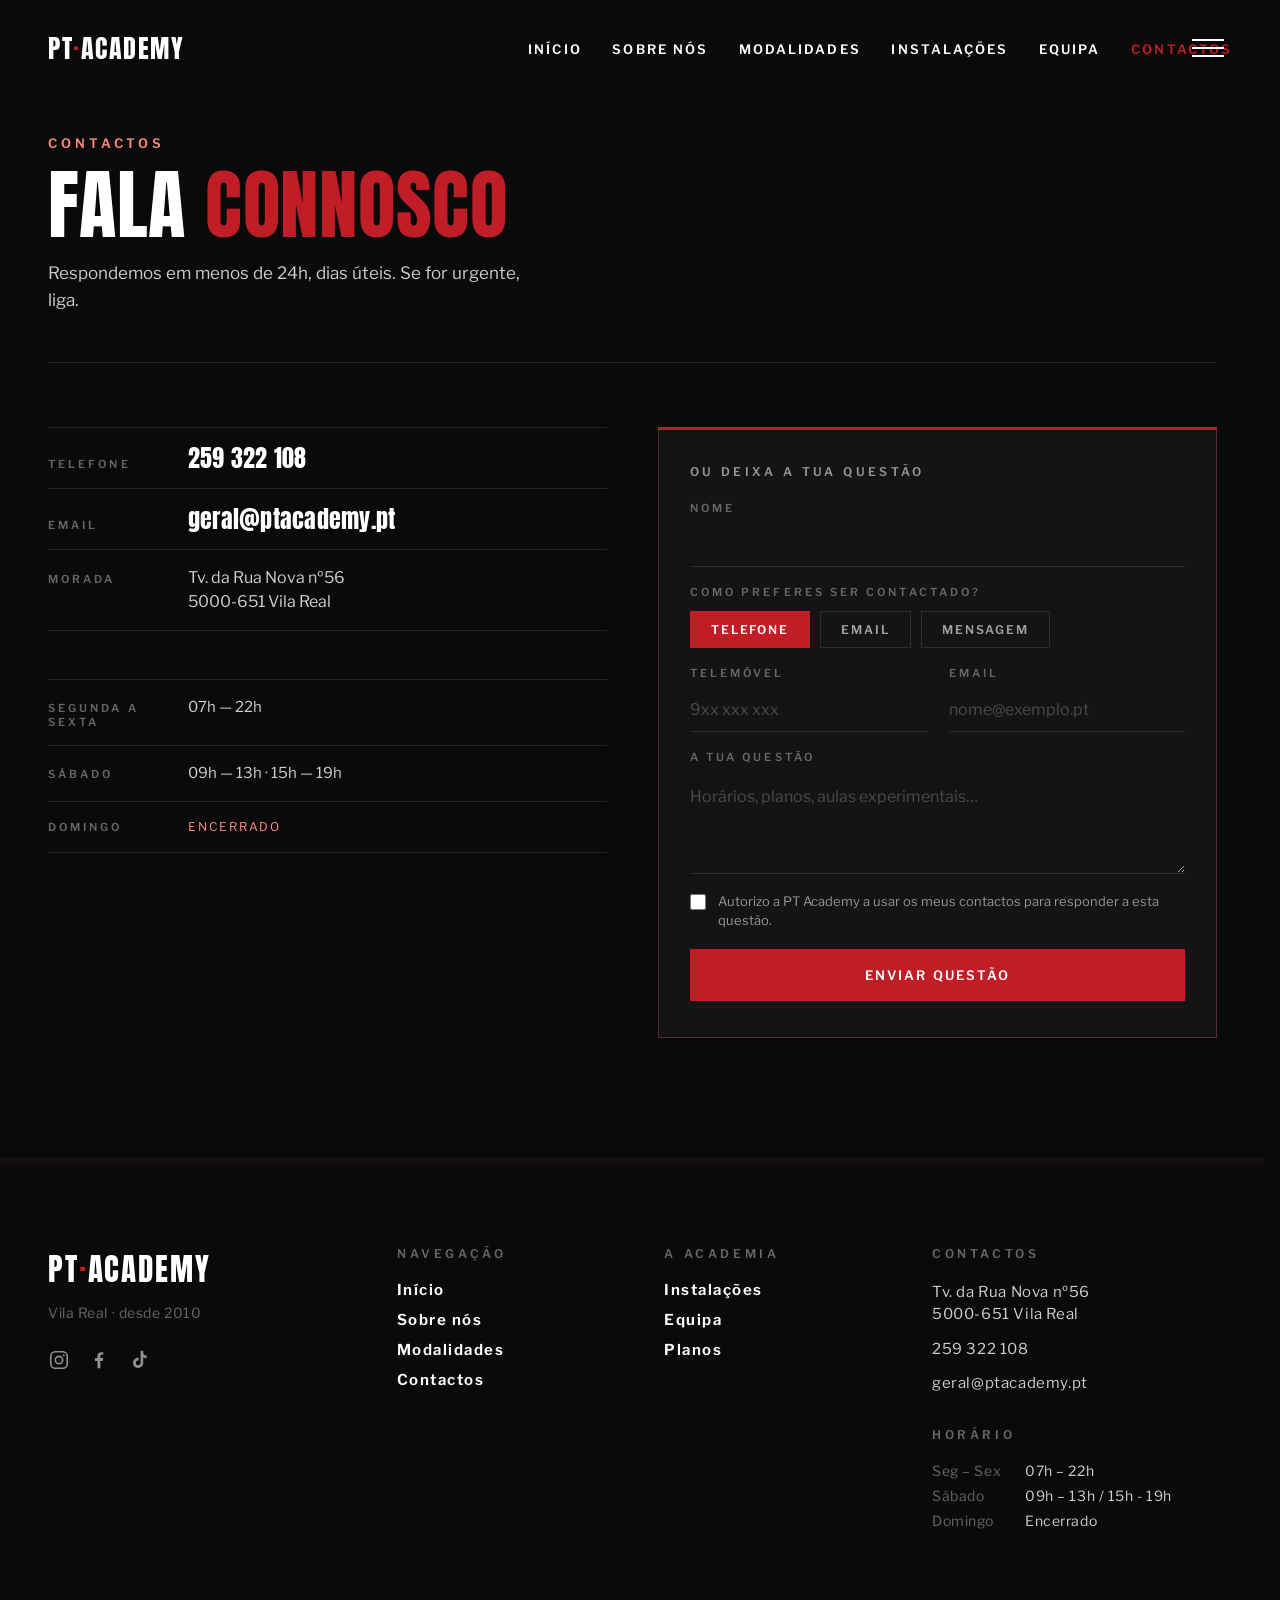
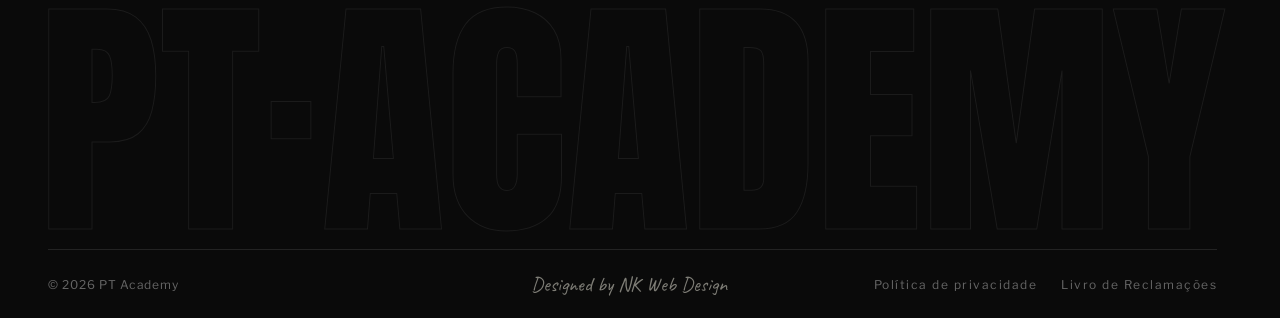
==== commit 4bc428e7: "Página de contactos refeita em versão compacta A primeira versão era longa: hero sem foto, três cana" ====
--- a/contactos.html
+++ b/contactos.html
@@ -16,208 +16,155 @@
 <div data-nav></div>
 <script src="nav.js"></script>
 
-<!-- Abertura: sem fotografia, para chegar depressa à informação -->
-<header class="abertura">
-  <p class="eyebrow">Contactos</p>
-  <h1 class="abertura__titulo">Fala <em>connosco</em></h1>
-  <p class="abertura__lead">Telefone, email ou uma mensagem daqui mesmo. Escolhe o que te der mais jeito — respondemos sempre.</p>
-</header>
+<!-- Uma secção só: cabeçalho, dados à esquerda, formulário à direita.
+     Página curta de propósito — quem vem aqui quer o número de telefone,
+     não uma viagem pelo scroll. -->
+<main class="contactos">
 
-<!-- Os três canais. O telefone está em destaque por temperatura (bordô
-     e risca vermelha), não por tamanho. -->
-<section class="canais" aria-label="Formas de contacto">
-  <div class="canais__grelha" data-reveal-group>
+  <header class="contactos__cabeca">
+    <p class="eyebrow">Contactos</p>
+    <h1 class="contactos__titulo">Fala <em>connosco</em></h1>
+    <p class="contactos__lead">Respondemos em menos de 24h, dias úteis. Se for urgente, liga.</p>
+  </header>
 
-    <article class="canal canal--destaque reveal reveal--rise">
-      <p class="canal__flag">Mais rápido</p>
-      <span class="canal__icone" aria-hidden="true">
-        <svg viewBox="0 0 24 24" width="26" height="26" fill="none" stroke="currentColor"
-             stroke-width="1.8" stroke-linecap="square">
-          <path d="M4 4h5l2 5-3 2a12 12 0 0 0 5 5l2-3 5 2v5h-1A19 19 0 0 1 4 5z"/>
-        </svg>
-      </span>
-      <h2 class="canal__nome">Telefone</h2>
-      <p class="canal__valor"><a href="tel:+351259322108">259 322 108</a></p>
-      <p class="canal__nota">Atendemos durante todo o horário da academia. É por aqui que resolves mais depressa.</p>
-      <a class="button button--red canal__cta" href="tel:+351259322108">Ligar agora</a>
-    </article>
+  <div class="contactos__grelha">
 
-    <article class="canal reveal reveal--rise">
-      <span class="canal__icone" aria-hidden="true">
-        <svg viewBox="0 0 24 24" width="26" height="26" fill="none" stroke="currentColor"
-             stroke-width="1.8" stroke-linecap="square">
-          <path d="M3 5h18v14H3z"/>
-          <path d="M3 6l9 7 9-7"/>
-        </svg>
-      </span>
-      <h2 class="canal__nome">Email</h2>
-      <!-- TODO (confirmar com a academia): geral@ptacademy.pt é o endereço
-           que estamos a convencionar, ainda por confirmar. Aparece também
-           no rodape.js e no servidor.js (EMAIL_DESTINO). -->
-      <p class="canal__valor"><a href="mailto:geral@ptacademy.pt">geral@ptacademy.pt</a></p>
-      <p class="canal__nota">Para assuntos que não têm pressa. Respondemos em menos de 24h, dias úteis.</p>
-      <a class="button button--outline canal__cta" href="mailto:geral@ptacademy.pt">Escrever email</a>
-    </article>
+    <div class="contactos__info">
 
-    <article class="canal reveal reveal--rise">
-      <span class="canal__icone" aria-hidden="true">
-        <svg viewBox="0 0 24 24" width="26" height="26" fill="none" stroke="currentColor"
-             stroke-width="1.8" stroke-linecap="square">
-          <path d="M4 4h16v12H8l-4 4z"/>
-        </svg>
-      </span>
-      <h2 class="canal__nome">Mensagem</h2>
-      <p class="canal__valor"><a href="#mensagem">Aqui mesmo</a></p>
-      <p class="canal__nota">Deixa a questão no formulário e escolhe como preferes que te respondamos.</p>
-      <a class="button button--outline canal__cta" href="#mensagem">Ir para o formulário</a>
-    </article>
+      <dl class="dados">
+        <div class="dados__linha">
+          <dt class="dados__rotulo">Telefone</dt>
+          <dd class="dados__valor"><a href="tel:+351259322108">259 322 108</a></dd>
+        </div>
+        <div class="dados__linha">
+          <dt class="dados__rotulo">Email</dt>
+          <!-- TODO (confirmar com a academia): geral@ptacademy.pt é o endereço
+               que estamos a convencionar, ainda por confirmar. Aparece também
+               no rodape.js e no servidor.js (EMAIL_DESTINO). -->
+          <dd class="dados__valor"><a href="mailto:geral@ptacademy.pt">geral@ptacademy.pt</a></dd>
+        </div>
+        <div class="dados__linha">
+          <dt class="dados__rotulo">Morada</dt>
+          <dd class="dados__valor dados__valor--morada">
+            <a href="https://maps.google.com/?q=Travessa+da+Rua+Nova+56,+5000-651+Vila+Real"
+               target="_blank" rel="noopener">Tv. da Rua Nova nº56<br>5000-651 Vila Real</a>
+          </dd>
+        </div>
+      </dl>
+
+      <dl class="horario">
+        <div class="horario__linha">
+          <dt>Segunda a sexta</dt>
+          <dd>07h — 22h</dd>
+        </div>
+        <div class="horario__linha">
+          <dt>Sábado</dt>
+          <dd>09h — 13h · 15h — 19h</dd>
+        </div>
+        <div class="horario__linha horario__linha--fechado">
+          <dt>Domingo</dt>
+          <dd>Encerrado</dd>
+        </div>
+      </dl>
+
+    </div>
+
+    <!-- O formulário é o mesmo do modal da homepage; a lógica vem toda
+         do formulario.js. -->
+    <div class="contactos__caixa">
+      <p class="contactos__caixa-titulo">Ou deixa a tua questão</p>
+
+      <form class="form" id="form-contacto" novalidate>
+
+        <div class="form__linha">
+          <div class="campo">
+            <label class="campo__label" for="campo-nome">Nome</label>
+            <input class="campo__input" id="campo-nome" name="nome" type="text"
+                   autocomplete="name" required>
+            <p class="campo__erro" data-erro="nome"></p>
+          </div>
+        </div>
+
+        <fieldset class="form__grupo">
+          <legend class="campo__label">Como preferes ser contactado?</legend>
+          <div class="opcoes">
+            <label class="opcao">
+              <input type="radio" name="contacto" value="telefone" checked>
+              <span>Telefone</span>
+            </label>
+            <label class="opcao">
+              <input type="radio" name="contacto" value="email">
+              <span>Email</span>
+            </label>
+            <label class="opcao">
+              <input type="radio" name="contacto" value="mensagem">
+              <span>Mensagem</span>
+            </label>
+          </div>
+        </fieldset>
+
+        <div class="form__linha">
+          <div class="campo">
+            <label class="campo__label" for="campo-telefone">Telemóvel</label>
+            <input class="campo__input" id="campo-telefone" name="telefone" type="tel"
+                   autocomplete="tel" inputmode="tel" placeholder="9xx xxx xxx">
+            <p class="campo__erro" data-erro="telefone"></p>
+          </div>
+          <div class="campo">
+            <label class="campo__label" for="campo-email">Email</label>
+            <input class="campo__input" id="campo-email" name="email" type="email"
+                   autocomplete="email" placeholder="nome@exemplo.pt">
+            <p class="campo__erro" data-erro="email"></p>
+          </div>
+        </div>
+
+        <div class="campo">
+          <label class="campo__label" for="campo-questao">A tua questão</label>
+          <textarea class="campo__input campo__input--area" id="campo-questao"
+                    name="questao" rows="3" required
+                    placeholder="Horários, planos, aulas experimentais…"></textarea>
+          <p class="campo__erro" data-erro="questao"></p>
+        </div>
+
+        <label class="consentimento">
+          <input type="checkbox" name="consentimento" required>
+          <span>Autorizo a PT Academy a usar os meus contactos para responder a esta questão.</span>
+        </label>
+        <p class="campo__erro" data-erro="consentimento"></p>
+
+        <!-- Armadilha para bots: invisível e fora da ordem de tabulação. -->
+        <div class="pote-de-mel" aria-hidden="true">
+          <label for="campo-empresa">Empresa</label>
+          <input id="campo-empresa" name="empresa" type="text" tabindex="-1" autocomplete="off">
+        </div>
+
+        <button type="submit" class="button button--red form__enviar">
+          <span class="form__enviar-texto">Enviar questão</span>
+        </button>
+
+        <p class="form__estado" data-estado role="status" aria-live="polite"></p>
+      </form>
+
+      <div class="sucesso" data-sucesso hidden>
+        <div class="sucesso__visto" aria-hidden="true">
+          <svg viewBox="0 0 24 24" width="34" height="34" fill="none" stroke="currentColor"
+               stroke-width="2.2" stroke-linecap="square">
+            <path d="M4 12.5l5.5 5.5L20 7"/>
+          </svg>
+        </div>
+        <h2 class="sucesso__titulo">Recebemos</h2>
+        <p class="sucesso__lead">Damos notícias em breve pelo meio que escolheste.</p>
+        <a class="button button--outline" href="/">Voltar ao início</a>
+      </div>
+    </div>
 
   </div>
-</section>
-
-<!-- Onde estamos: morada em Anton e horário ao lado. Sem mapa embebido —
-     é um link para a app de mapas de quem visita, sem terceiros nem
-     cookies na página. -->
-<section class="local" aria-labelledby="local-titulo">
-  <div class="local__texto" data-reveal-group>
-    <p class="eyebrow eyebrow--traco reveal reveal--slide">Onde estamos</p>
-    <h2 class="local__titulo reveal reveal--slide" id="local-titulo">Tv. da Rua Nova <em>nº56</em></h2>
-    <p class="local__codigo reveal reveal--slide">5000-651 Vila Real</p>
-    <a class="button button--outline local__cta reveal reveal--slide"
-       href="https://maps.google.com/?q=Travessa+da+Rua+Nova+56,+5000-651+Vila+Real"
-       target="_blank" rel="noopener">Abrir no Google Maps</a>
-  </div>
-
-  <div class="local__horario" data-reveal-group>
-    <p class="eyebrow eyebrow--traco reveal reveal--slide">Horário</p>
-    <dl class="horario reveal reveal--slide">
-      <div class="horario__linha">
-        <dt>Segunda a sexta</dt>
-        <dd>07h — 22h</dd>
-      </div>
-      <div class="horario__linha">
-        <dt>Sábado</dt>
-        <dd>09h — 13h<br>15h — 19h</dd>
-      </div>
-      <div class="horario__linha horario__linha--fechado">
-        <dt>Domingo</dt>
-        <dd>Encerrado</dd>
-      </div>
-    </dl>
-  </div>
-</section>
-
-<!-- Formulário: o mesmo do modal da homepage, aberto na página. A lógica
-     vem toda do formulario.js. -->
-<section class="mensagem" id="mensagem">
-  <div class="mensagem__texto" data-reveal-group>
-    <p class="eyebrow eyebrow--traco reveal reveal--slide">Envia mensagem</p>
-    <h2 class="mensagem__titulo reveal reveal--slide">Diz-nos o que <em>precisas</em></h2>
-    <p class="mensagem__lead reveal reveal--slide">Horários, planos, aulas experimentais ou uma dúvida solta. Respondemos em menos de 24h, dias úteis — e pelo meio que escolheres.</p>
-    <p class="mensagem__nota reveal reveal--slide">Se for urgente, liga para <a href="tel:+351259322108">259 322 108</a>.</p>
-  </div>
-
-  <div class="mensagem__caixa">
-    <form class="form" id="form-contacto" novalidate>
-
-      <div class="form__linha">
-        <div class="campo">
-          <label class="campo__label" for="campo-nome">Nome</label>
-          <input class="campo__input" id="campo-nome" name="nome" type="text"
-                 autocomplete="name" required>
-          <p class="campo__erro" data-erro="nome"></p>
-        </div>
-      </div>
-
-      <fieldset class="form__grupo">
-        <legend class="campo__label">Como preferes ser contactado?</legend>
-        <div class="opcoes">
-          <label class="opcao">
-            <input type="radio" name="contacto" value="telefone" checked>
-            <span>Telefone</span>
-          </label>
-          <label class="opcao">
-            <input type="radio" name="contacto" value="email">
-            <span>Email</span>
-          </label>
-          <label class="opcao">
-            <input type="radio" name="contacto" value="mensagem">
-            <span>Mensagem</span>
-          </label>
-        </div>
-      </fieldset>
-
-      <div class="form__linha">
-        <div class="campo">
-          <label class="campo__label" for="campo-telefone">Telemóvel</label>
-          <input class="campo__input" id="campo-telefone" name="telefone" type="tel"
-                 autocomplete="tel" inputmode="tel" placeholder="9xx xxx xxx">
-          <p class="campo__erro" data-erro="telefone"></p>
-        </div>
-        <div class="campo">
-          <label class="campo__label" for="campo-email">Email</label>
-          <input class="campo__input" id="campo-email" name="email" type="email"
-                 autocomplete="email" placeholder="nome@exemplo.pt">
-          <p class="campo__erro" data-erro="email"></p>
-        </div>
-      </div>
-
-      <div class="campo">
-        <label class="campo__label" for="campo-questao">A tua questão</label>
-        <textarea class="campo__input campo__input--area" id="campo-questao"
-                  name="questao" rows="5" required
-                  placeholder="Horários, planos, aulas experimentais…"></textarea>
-        <p class="campo__erro" data-erro="questao"></p>
-      </div>
-
-      <label class="consentimento">
-        <input type="checkbox" name="consentimento" required>
-        <span>Autorizo a PT Academy a usar os meus contactos para responder a esta questão.</span>
-      </label>
-      <p class="campo__erro" data-erro="consentimento"></p>
-
-      <!-- Armadilha para bots: invisível e fora da ordem de tabulação. -->
-      <div class="pote-de-mel" aria-hidden="true">
-        <label for="campo-empresa">Empresa</label>
-        <input id="campo-empresa" name="empresa" type="text" tabindex="-1" autocomplete="off">
-      </div>
-
-      <button type="submit" class="button button--red form__enviar">
-        <span class="form__enviar-texto">Enviar questão</span>
-      </button>
-
-      <p class="form__estado" data-estado role="status" aria-live="polite"></p>
-    </form>
-
-    <div class="sucesso" data-sucesso hidden>
-      <div class="sucesso__visto" aria-hidden="true">
-        <svg viewBox="0 0 24 24" width="34" height="34" fill="none" stroke="currentColor"
-             stroke-width="2.2" stroke-linecap="square">
-          <path d="M4 12.5l5.5 5.5L20 7"/>
-        </svg>
-      </div>
-      <h3 class="sucesso__titulo">Recebemos</h3>
-      <p class="sucesso__lead">Damos notícias em breve pelo meio que escolheste.</p>
-      <a class="button button--outline" href="/">Voltar ao início</a>
-    </div>
-  </div>
-</section>
-
-<!-- Faixa de fecho -->
-<section class="closer">
-  <p class="closer__eyebrow">Ou aparece sem avisar</p>
-  <h2 class="closer__title">Passa por cá</h2>
-  <div class="closer__actions">
-    <a class="button button--red" href="tel:+351259322108">Ligar</a>
-    <a class="button button--outline" href="/#planos">Ver planos</a>
-  </div>
-</section>
+</main>
 
 <!-- Rodapé: injetado pelo rodape.js -->
 <div data-rodape></div>
 
 <script src="rodape.js"></script>
-<script src="reveal.js"></script>
 <script src="formulario.js"></script>
 <script src="contactos.js"></script>
 
--- a/contactos.css
+++ b/contactos.css
@@ -1,288 +1,149 @@
 /* PT Academy — página "Contactos". Carrega depois do styles.css.
 
-   Página sem hero fotográfico de propósito: quem vem aqui quer o número
-   de telefone, não uma fotografia. Abre num bloco preto com o título
-   grande e a informação começa logo a seguir.
+   Página curta de propósito: uma secção só, sem fotografias e sem
+   movimento próprio (nem sequer carrega o reveal.js). Quem abre esta
+   página quer o número de telefone, não uma viagem pelo scroll — toda a
+   informação cabe num ecrã de desktop, com o rodapé logo a seguir.
 
-   Ritmo das superfícies: preto (abertura) → preto (canais) → preto-alt
-   (onde estamos) → preto (formulário) → bordô (fecho) → rodapé. Sem
-   faixa vermelha — o vermelho fica nos CTAs, nos ícones e nas riscas.
+   Espaçamentos, tipografia e cores são os do resto do site; o que muda é
+   só a densidade. As peças genéricas (.eyebrow, .form, .campo, .button,
+   .sucesso) vêm todas do styles.css. */
 
-   As peças genéricas (.eyebrow, .form, .campo, .button, .closer) vêm
-   todas do styles.css; aqui só está o que é desta página. */
+/* ---------- Secção única ---------- */
 
-/* ---------- Abertura ---------- */
+/* O padding de cima dá folga ao nav, que é fixo e no topo da página está
+   transparente — mas sem o exagero de um hero. */
+.contactos {
+  padding: clamp(118px, 15vh, 168px) clamp(24px, 4vw, 48px) clamp(64px, 10vw, 120px);
+  background: var(--color-black);
+}
 
-/* O nav é fixo e no topo da página está transparente: o padding de cima
-   é generoso para o título nunca lhe passar por baixo. */
-.abertura {
+.contactos__cabeca {
   display: flex;
   flex-direction: column;
   align-items: flex-start;
-  gap: 28px;
-  padding: clamp(150px, 22vh, 240px) clamp(24px, 4vw, 48px) clamp(48px, 7vw, 80px);
-  background: var(--color-black);
+  gap: 18px;
+  margin-bottom: clamp(40px, 5vw, 64px);
+  padding-bottom: clamp(32px, 4vw, 48px);
+  border-bottom: 1px solid var(--color-line);
 }
 
-.abertura__titulo {
+/* Escala de título de secção, não de hero: o título anuncia a página sem
+   empurrar a informação para fora do ecrã. */
+.contactos__titulo {
   margin: 0;
-  max-width: 14ch;
-  font: 400 clamp(48px, 9vw, 150px)/0.9 var(--font-display);
+  font: 400 clamp(38px, 6vw, 88px)/0.95 var(--font-display);
   letter-spacing: .01em;
   text-transform: uppercase;
   text-wrap: balance;
 }
-.abertura__titulo em {
+.contactos__titulo em {
   color: var(--color-red);
   font-style: normal;
 }
 
-.abertura__lead {
+.contactos__lead {
   margin: 0;
-  max-width: 520px;
+  max-width: 480px;
   font: 400 17px/1.6 var(--font-body);
   color: #ccc;
 }
 
-/* ---------- Canais ---------- */
-
-.canais {
-  padding: 0 clamp(24px, 4vw, 48px) clamp(64px, 10vw, 120px);
-  background: var(--color-black);
+.contactos__grelha {
+  display: grid;
+  grid-template-columns: 1fr 1fr;
+  gap: clamp(32px, 4vw, 64px);
+  align-items: start;
 }
 
-.canais__grelha {
-  display: grid;
-  grid-template-columns: repeat(3, 1fr);
-  gap: clamp(12px, 1.4vw, 20px);
-  align-items: stretch;
+.contactos__info {
+  display: flex;
+  flex-direction: column;
+  gap: clamp(32px, 4vw, 48px);
 }
 
-/* O mesmo cartão dos planos, com o mesmo hover a acender a borda. */
-.canal {
-  position: relative;
-  display: flex;
-  flex-direction: column;
-  padding: clamp(28px, 2.6vw, 40px) clamp(22px, 2vw, 32px);
-  background: var(--color-card);
-  border: 1px solid rgba(255, 255, 255, .08);
-  transition: border-color .25s ease, background-color .25s ease;
-}
-.canal:hover {
-  border-color: rgba(193, 29, 38, .55);
-}
+/* ---------- Dados (telefone, email, morada) ---------- */
 
-/* Destaque por temperatura: bordô e risca vermelha, o mesmo tamanho. */
-.canal--destaque {
-  background: var(--color-maroon);
-  border-color: var(--color-maroon-border);
-}
-.canal--destaque::before {
-  content: '';
-  position: absolute;
-  top: -1px;
-  left: -1px;
-  right: -1px;
-  height: 4px;
-  background: var(--color-red);
-}
-
-.canal__flag {
-  position: absolute;
-  top: clamp(26px, 2.4vw, 36px);
-  right: clamp(22px, 2vw, 32px);
-  margin: 0;
-  color: var(--color-red-light);
-  font: 600 11px var(--font-body);
-  letter-spacing: .22em;
-  text-transform: uppercase;
-}
-
-.canal__icone {
-  display: block;
-  margin-bottom: 24px;
-  color: var(--color-red);
-}
-
-/* O nome do canal é uma etiqueta, não um título: quem manda no cartão é
-   o valor (o número, o endereço). */
-.canal__nome {
-  margin: 0 0 12px;
-  font: 600 12px var(--font-body);
-  letter-spacing: .28em;
-  text-transform: uppercase;
-  color: rgba(255, 255, 255, .55);
-}
-
-/* anywhere: o endereço de email é mais largo do que a coluna em ecrãs
-   estreitos e sem isto empurrava o cartão. */
-.canal__valor {
-  margin: 0 0 16px;
-  font: 400 clamp(24px, 2.4vw, 34px)/1.1 var(--font-display);
-  letter-spacing: .01em;
-  overflow-wrap: anywhere;
-}
-
-.canal__nota {
-  margin: 0 0 32px;
-  padding-top: 20px;
-  border-top: 1px solid var(--color-line);
-  font: 400 14px/1.5 var(--font-body);
-  color: rgba(255, 255, 255, .7);
-}
-
-/* margin-top: auto alinha os botões todos em baixo, como nos planos. */
-.canal__cta {
-  display: block;
-  margin-top: auto;
-  text-align: center;
-}
-
-/* ---------- Onde estamos ---------- */
-
-.local {
-  display: grid;
-  grid-template-columns: 1.3fr 1fr;
-  gap: clamp(40px, 6vw, 96px);
-  padding: clamp(64px, 10vw, 120px) clamp(24px, 4vw, 48px);
-  background: var(--color-black-alt);
-  border-top: 1px solid var(--color-line);
-}
-
-.local__texto {
-  display: flex;
-  flex-direction: column;
-  align-items: flex-start;
-  gap: 28px;
-}
-
-.local__titulo {
-  margin: 0;
-  max-width: 12ch;
-  font: 400 clamp(38px, 6vw, 96px)/0.95 var(--font-display);
-  letter-spacing: .01em;
-  text-transform: uppercase;
-  text-wrap: balance;
-}
-.local__titulo em {
-  color: var(--color-red);
-  font-style: normal;
-}
-
-.local__codigo {
-  margin: -8px 0 0;
-  font: 400 17px/1.6 var(--font-body);
-  color: #ccc;
-}
-
-.local__cta {
-  margin-top: 4px;
-}
-
-.local__horario {
-  display: flex;
-  flex-direction: column;
-  gap: 28px;
-}
-
-/* ---------- Horário ---------- */
-
+/* Rótulo à esquerda em label, valor à direita em Anton. Linhas separadas
+   por fio, sem caixas — é o que mantém a página compacta. */
+.dados,
 .horario {
   margin: 0;
   display: grid;
   gap: 0;
 }
 
+.dados__linha,
 .horario__linha {
-  display: flex;
-  justify-content: space-between;
+  display: grid;
+  grid-template-columns: 120px 1fr;
   align-items: baseline;
-  gap: 24px;
-  padding: 18px 0;
+  gap: 20px;
+  padding: 16px 0;
   border-bottom: 1px solid var(--color-line);
 }
+.dados__linha:first-child,
 .horario__linha:first-child {
   border-top: 1px solid var(--color-line);
 }
 
+.dados__rotulo,
 .horario dt {
-  font: 600 12px var(--font-body);
-  letter-spacing: .16em;
+  font: 600 11px var(--font-body);
+  letter-spacing: .28em;
   text-transform: uppercase;
-  color: rgba(255, 255, 255, .55);
+  color: #666;
 }
+
+/* anywhere: o endereço de email é mais largo do que a coluna em ecrãs
+   estreitos e sem isto empurrava a grelha. */
+.dados__valor {
+  margin: 0;
+  font: 400 clamp(20px, 1.9vw, 26px)/1.15 var(--font-display);
+  letter-spacing: .01em;
+  overflow-wrap: anywhere;
+}
+
+/* A morada é endereço, não um dado curto: fica em corpo, que se lê
+   melhor em duas linhas. */
+.dados__valor--morada {
+  font: 400 16px/1.5 var(--font-body);
+  letter-spacing: 0;
+}
+.dados__valor--morada a {
+  color: rgba(255, 255, 255, .8);
+}
+.dados__valor--morada a:hover {
+  color: var(--color-red);
+}
+
+/* ---------- Horário ---------- */
 
 /* tabular-nums: as horas alinham-se coluna a coluna. */
 .horario dd {
   margin: 0;
-  font: 400 16px/1.4 var(--font-body);
+  font: 400 15px/1.5 var(--font-body);
   font-variant-numeric: tabular-nums;
-  text-align: right;
-  white-space: nowrap;
+  color: rgba(255, 255, 255, .8);
 }
 
 .horario__linha--fechado dd {
   color: var(--color-red-light);
-  font-size: 13px;
+  font-size: 12px;
   letter-spacing: .16em;
   text-transform: uppercase;
 }
 
-/* ---------- Mensagem (formulário) ---------- */
+/* ---------- Caixa do formulário ---------- */
 
-.mensagem {
-  display: grid;
-  grid-template-columns: 1fr 1.1fr;
-  gap: clamp(40px, 6vw, 96px);
-  padding: clamp(64px, 10vw, 120px) clamp(24px, 4vw, 48px);
-  background: var(--color-black);
-}
-
-.mensagem__texto {
-  display: flex;
-  flex-direction: column;
-  align-items: flex-start;
-  gap: 28px;
-}
-
-.mensagem__titulo {
-  margin: 0;
-  max-width: 11ch;
-  font: 400 clamp(38px, 6vw, 96px)/0.95 var(--font-display);
-  letter-spacing: .01em;
-  text-transform: uppercase;
-  text-wrap: balance;
-}
-.mensagem__titulo em {
-  color: var(--color-red);
-  font-style: normal;
-}
-
-.mensagem__lead {
-  margin: 0;
-  max-width: 480px;
-  font: 400 17px/1.6 var(--font-body);
-  color: #ccc;
-}
-
-.mensagem__nota {
-  margin: 0;
-  font: 400 14px/1.6 var(--font-body);
-  color: #666;
-}
-.mensagem__nota a {
-  color: var(--color-red-light);
-}
-
-/* A mesma caixa do modal: cartão com risca vermelha no topo. */
-.mensagem__caixa {
+/* A mesma caixa do modal: cartão com risca vermelha de 3px no topo. */
+.contactos__caixa {
   position: relative;
-  align-self: start;
-  padding: clamp(32px, 3.4vw, 52px) clamp(24px, 2.6vw, 44px);
+  padding: clamp(28px, 2.8vw, 44px) clamp(22px, 2.4vw, 36px);
   background: var(--color-card);
   border: 1px solid var(--color-maroon-border);
 }
-.mensagem__caixa::before {
+.contactos__caixa::before {
   content: '';
   position: absolute;
   top: -1px;
@@ -292,54 +153,38 @@
   background: var(--color-red);
 }
 
-/* O .form já traz margin-top para se descolar do título do modal; aqui
-   é a primeira coisa dentro da caixa e não precisa dela. */
-.mensagem__caixa .form {
-  margin-top: 0;
+.contactos__caixa-titulo {
+  margin: 0;
+  font: 600 12px var(--font-body);
+  letter-spacing: .28em;
+  text-transform: uppercase;
+  color: rgba(255, 255, 255, .55);
+}
+
+/* O .form traz margin-top de 32px para se descolar do título do modal;
+   aqui o título é uma etiqueta e 22px chegam. */
+.contactos__caixa .form {
+  margin-top: 22px;
+  gap: 18px;
+}
+
+.contactos__caixa .sucesso {
+  margin-top: 22px;
 }
 
 /* ---------- Responsive ---------- */
 
-@media (max-width: 1150px) {
-  .canais__grelha {
-    grid-template-columns: repeat(2, 1fr);
-  }
-  /* Com duas colunas o destaque fica sozinho na linha de baixo se for o
-     terceiro; é o primeiro, portanto abre a grelha. */
-  .local,
-  .mensagem {
-    gap: clamp(32px, 4vw, 56px);
-  }
-}
-
 @media (max-width: 900px) {
-  .local,
-  .mensagem {
+  .contactos__grelha {
     grid-template-columns: 1fr;
-  }
-  .mensagem__caixa {
-    align-self: stretch;
   }
 }
 
 @media (max-width: 620px) {
-  .canais__grelha {
+  /* Rótulo por cima do valor: 120px de coluna não sobram num telemóvel. */
+  .dados__linha,
+  .horario__linha {
     grid-template-columns: 1fr;
-  }
-  /* A flag sairia por cima do ícone num cartão estreito. */
-  .canal__flag {
-    position: static;
-    margin-bottom: 20px;
-  }
-  .canal--destaque .canal__icone {
-    margin-top: 0;
-  }
-  .horario__linha {
-    flex-direction: column;
-    align-items: flex-start;
     gap: 6px;
   }
-  .horario dd {
-    text-align: left;
-  }
 }
